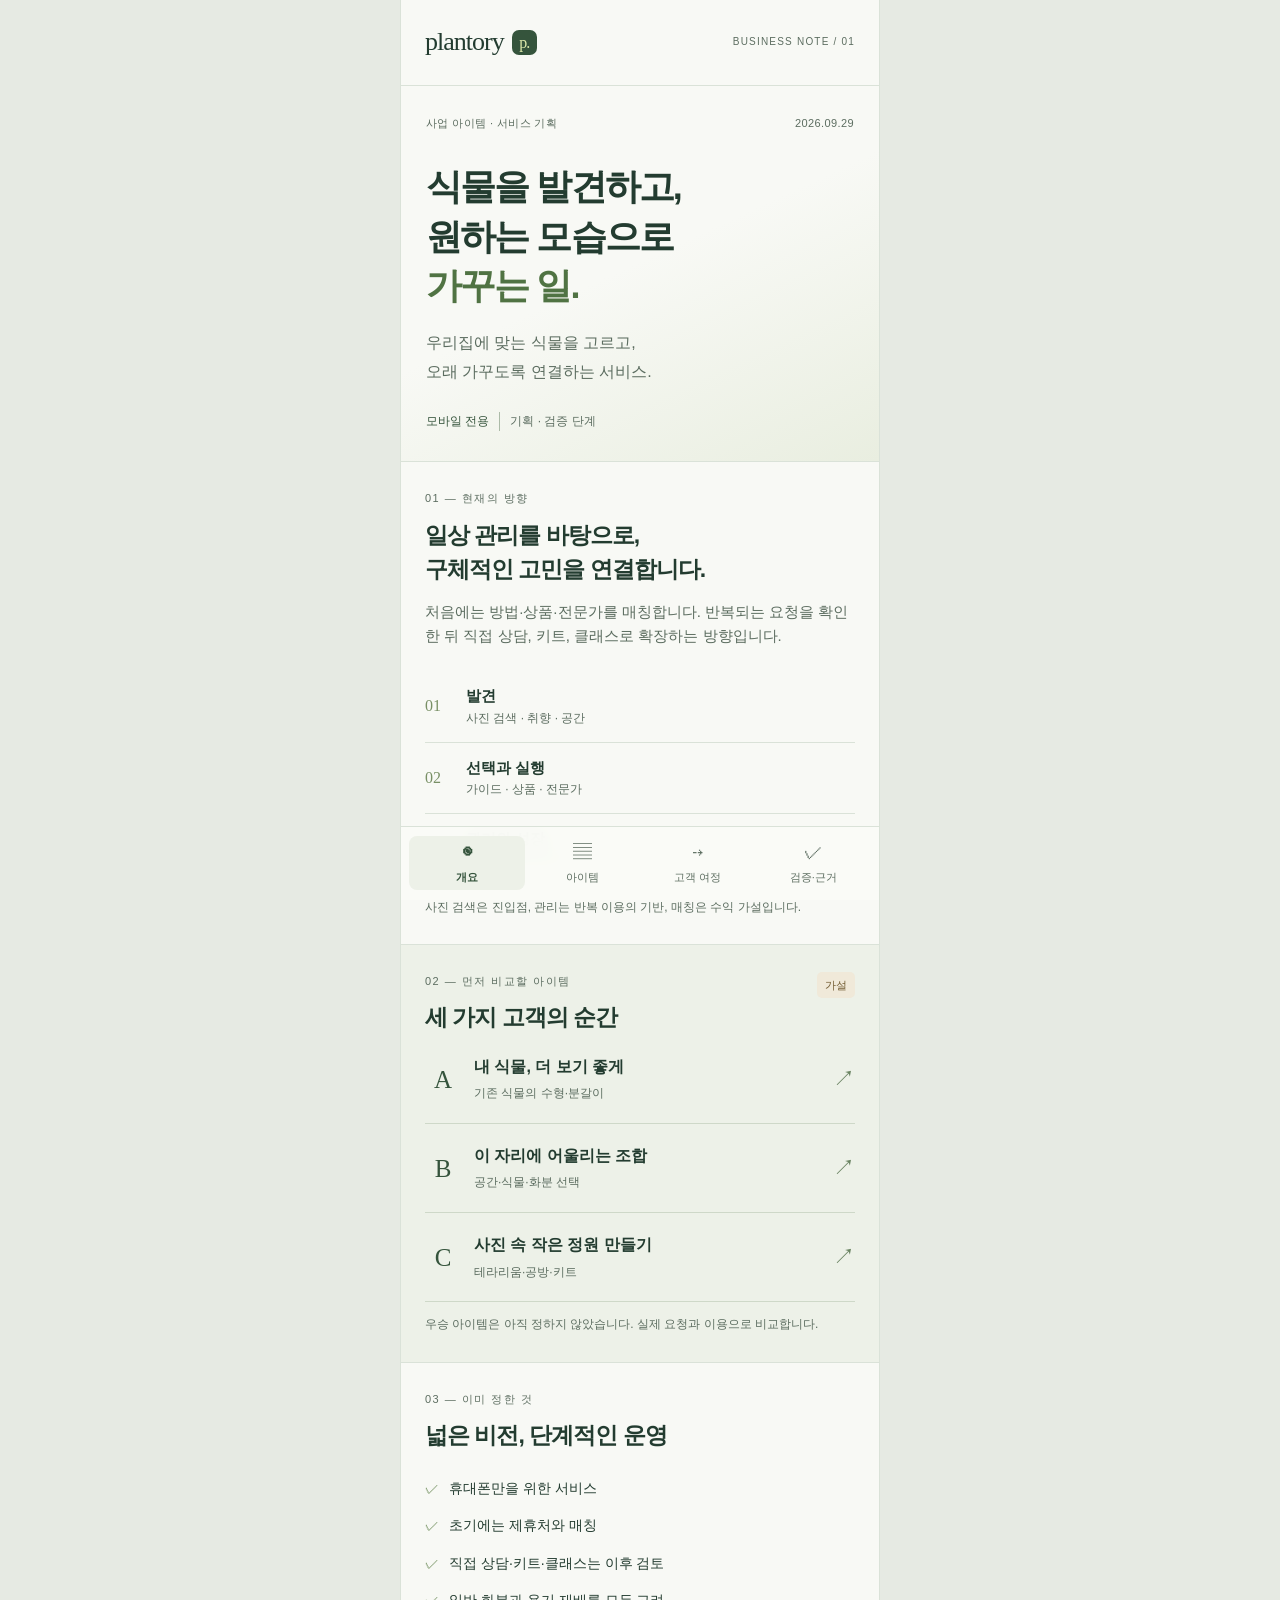
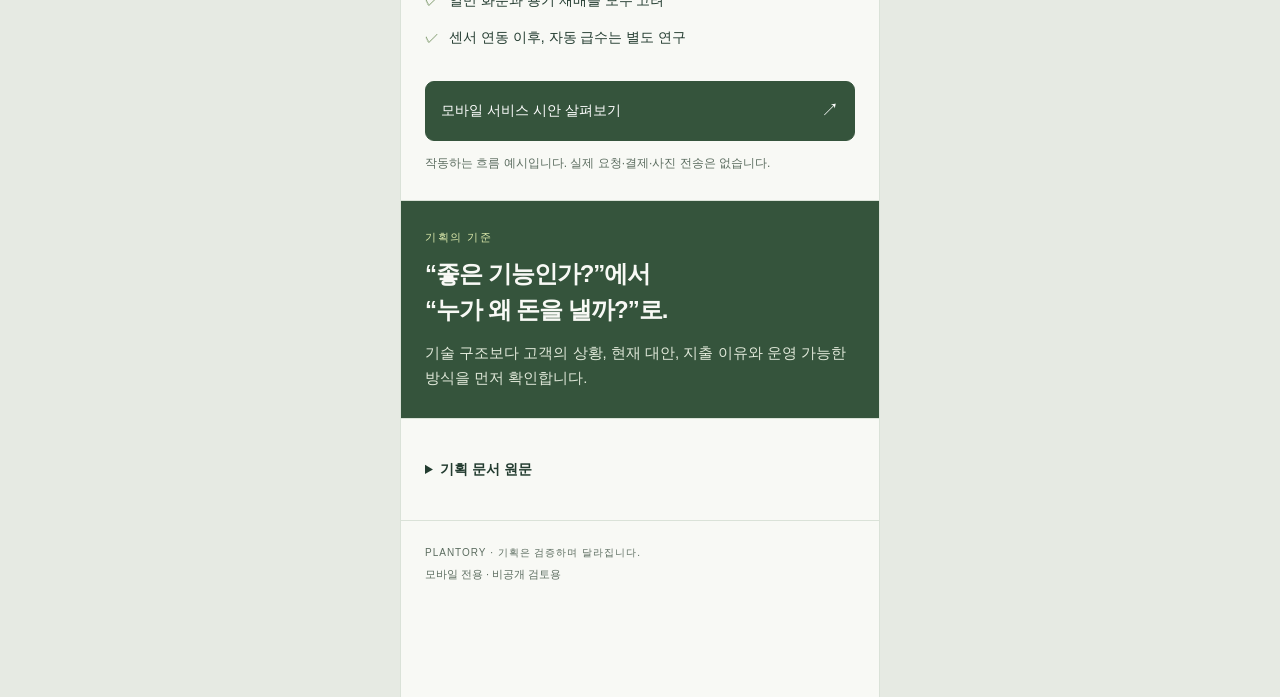
==== index.html @ 8dde54bf "docs: 식집사 사업기획과 모바일 프로토타입을 정리한다" ====
<!doctype html>
<html lang="ko">
<head>
  <meta charset="utf-8">
  <meta name="viewport" content="width=device-width,initial-scale=1">
  <meta name="color-scheme" content="light">
  <meta name="description" content="Plantory의 모바일 사업기획서. 식물 관리·수형·공간·테라리움 매칭 아이템을 비교하고 고객 여정과 검증 가설을 살펴봅니다.">
  <title>Plantory · 모바일 사업기획</title>
  <link rel="icon" href="assets/favicon.svg" type="image/svg+xml">
  <link rel="stylesheet" href="assets/planning.css?v=05863dc9880d">
  <script defer src="assets/planning.js?v=2be3db1b6921"></script>
</head>
<body>
<div class="book">
  <header class="topbar"><a href="#overview" class="wordmark" aria-label="Plantory 개요">plantory<span class="mark">p.</span></a><span class="edition">BUSINESS NOTE / 01</span></header>
  <main id="main">
    <section data-panel="overview" aria-labelledby="overview-title">
      <div class="cover"><div class="eyebrow"><span>사업 아이템 · 서비스 기획</span><span>2026.09.29</span></div><h1 id="overview-title">식물을 발견하고,<br>원하는 모습으로<br><em>가꾸는 일.</em></h1><p class="lead">우리집에 맞는 식물을 고르고,<br>오래 가꾸도록 연결하는 서비스.</p><div class="stamp">모바일 전용 <span>기획 · 검증 단계</span></div></div>
      <div class="section"><p class="section-index">01 — 현재의 방향</p><h2>일상 관리를 바탕으로,<br>구체적인 고민을 연결합니다.</h2><p>처음에는 방법·상품·전문가를 매칭합니다. 반복되는 요청을 확인한 뒤 직접 상담, 키트, 클래스로 확장하는 방향입니다.</p>
        <div class="relationship"><div><span class="relation-no">01</span><strong>발견</strong><small>사진 검색 · 취향 · 공간</small></div><div><span class="relation-no">02</span><strong>선택과 실행</strong><small>가이드 · 상품 · 전문가</small></div><div><span class="relation-no">03</span><strong>관리와 성장</strong><small>관찰 · 수형 · 성장기록</small></div></div>
        <p class="caption">사진 검색은 진입점, 관리는 반복 이용의 기반, 매칭은 수익 가설입니다.</p>
      </div>
      <div class="section shaded"><div class="section-heading"><div><p class="section-index">02 — 먼저 비교할 아이템</p><h2>세 가지 고객의 순간</h2></div><span class="tag hypothesis">가설</span></div>
        <button class="idea-link" data-open-idea="care"><span class="letter">A</span><span><strong>내 식물, 더 보기 좋게</strong><small>기존 식물의 수형·분갈이</small></span><span class="arrow">↗</span></button>
        <button class="idea-link" data-open-idea="space"><span class="letter">B</span><span><strong>이 자리에 어울리는 조합</strong><small>공간·식물·화분 선택</small></span><span class="arrow">↗</span></button>
        <button class="idea-link" data-open-idea="terrarium"><span class="letter">C</span><span><strong>사진 속 작은 정원 만들기</strong><small>테라리움·공방·키트</small></span><span class="arrow">↗</span></button>
        <p class="caption">우승 아이템은 아직 정하지 않았습니다. 실제 요청과 이용으로 비교합니다.</p>
      </div>
      <div class="section"><p class="section-index">03 — 이미 정한 것</p><h2>넓은 비전, 단계적인 운영</h2><ul class="checklist"><li>휴대폰만을 위한 서비스</li><li>초기에는 제휴처와 매칭</li><li>직접 상담·키트·클래스는 이후 검토</li><li>일반 화분과 용기 재배를 모두 고려</li><li>센서 연동 이후, 자동 급수는 별도 연구</li></ul><a class="primary" href="concept.html">모바일 서비스 시안 살펴보기 <span>↗</span></a><p class="caption">작동하는 흐름 예시입니다. 실제 요청·결제·사진 전송은 없습니다.</p></div>
      <div class="section accent-block"><p class="section-index">기획의 기준</p><h2>“좋은 기능인가?”에서<br>“누가 왜 돈을 낼까?”로.</h2><p>기술 구조보다 고객의 상황, 현재 대안, 지출 이유와 운영 가능한 방식을 먼저 확인합니다.</p></div>
      <div class="section"><details><summary>기획 문서 원문</summary><div class="document-links"><a href="docs/business-plan.md">사업기획 정본 ↗</a><a href="docs/customer-scenarios.md">고객 시나리오 ↗</a><a href="docs/research-and-validation.md">조사·검증·지원사업 ↗</a><a href="docs/decisions.md">결정과 미결정 ↗</a></div></details></div>
    </section>

    <section data-panel="ideas" hidden aria-labelledby="ideas-title">
      <div class="page-intro"><p class="section-index">아이템 비교</p><h1 id="ideas-title">기능보다,<br>고객의 한 장면.</h1><p>세 가지 사업 가설을 같은 기준으로 살펴봅니다.</p></div>
      <div class="section compact-top"><div class="segmented" aria-label="아이템 선택"><button data-idea="care" aria-pressed="true">수형·분갈이</button><button data-idea="space" aria-pressed="false">공간·화분</button><button data-idea="terrarium" aria-pressed="false">테라리움</button></div>
        <article class="idea-detail" aria-live="polite"><div class="idea-kicker"><span id="idea-code">A</span><span class="tag hypothesis">검증할 사업 가설</span></div><h2 id="idea-title"></h2><blockquote id="idea-quote"></blockquote><dl id="idea-facts" class="fact-list"></dl></article>
        <div class="insight"><span class="mini-label">이 아이디어를 더 발전시키면</span><p id="idea-extension"></p></div><button class="secondary" id="idea-journey">이 고객의 여정 보기 <span>→</span></button>
      </div>
      <div class="section shaded"><p class="section-index">기능의 사업상 역할</p><h2>모두 같은 역할은 아닙니다.</h2><div class="role-list"><div><span>유입</span><p>사진 검색, 참고 이미지, 우리집 적합성</p></div><div><span>반복 이용</span><p>상태 확인, 관리기록, 가족 공유, 성장 비교</p></div><div><span>결제 계기</span><p>수형·분갈이 상담, 상품 선택, 클래스·제작</p></div><div><span>확장</span><p>센서, 가게·공방 도구, 직접 상담·키트</p></div></div><p class="caption">반복 이용과 결제는 서로 다른 가설입니다. 각각 검증합니다.</p></div>
      <div class="section"><p class="section-index">사업성 계산 구조</p><h2>거래액이 곧 매출은 아닙니다.</h2><p>초기 중개 수수료 모델을 가정해 계산합니다. 모든 숫자는 설명용 입력값이며 가격·수수료·수요 예측이 아닙니다.</p><details id="economics"><summary>가정을 바꿔 수익 구조 살펴보기</summary><div class="calculator"><div class="input-grid"><label>월 유효 요청 수<input id="calc-leads" type="number" value="20" min="0" max="100000" inputmode="numeric">건</label><label>이용 완료 전환율<input id="calc-conversion" type="number" value="30" min="0" max="100" inputmode="decimal">%</label><label>평균 거래금액<input id="calc-ticket" type="number" value="50000" min="0" max="100000000" inputmode="numeric">원</label><label>플랫폼 수수료율<input id="calc-rate" type="number" value="10" min="0" max="100" inputmode="decimal">%</label><label>완료 건당 운영비<input id="calc-ops" type="number" value="2000" min="0" max="100000000" inputmode="numeric">원</label><label>요청당 사전 운영비<input id="calc-preops" type="number" value="1000" min="0" max="100000000" inputmode="numeric">원</label><label>요청당 획득비<input id="calc-acquisition" type="number" value="300" min="0" max="100000000" inputmode="numeric">원</label></div><p class="caption">사전 운영비는 성사 여부와 관계없이 드는 상담·견적 조율 비용입니다. 완료 건당 운영비에는 결제·사후처리 등 추가 비용만 넣어 중복을 피합니다. 창업자 노동도 비용에 반영하며 월 고정비·세금은 별도입니다.</p><div id="calc-error" role="alert" class="error" hidden></div><dl class="money-result" id="calc-output" aria-live="polite"></dl></div></details></div>
    </section>

    <section data-panel="journey" hidden aria-labelledby="journey-title">
      <div class="page-intro"><p class="section-index">고객 여정</p><h1 id="journey-title">고민이 생기는 순간부터,<br>다시 가꾸는 날까지.</h1><p>고객이 결정할 일과 우리가 도울 일을 구분합니다.</p></div>
      <div class="section compact-top"><label for="journey-select" class="field-label">어떤 상황을 살펴볼까요?</label><select id="journey-select"><option value="care">D. 기존 식물의 수형·분갈이</option><option value="space">C. 공간·식물·화분 매칭</option><option value="terrarium">F. 테라리움·팔루다리움 제작</option><option value="beginner">A. 처음 들인 식물 등록</option><option value="family">B. 여러 화분과 가족 공동관리</option><option value="sos">E. 상태 변화와 상담</option><option value="handoff">G. 여행·선물·분양</option></select><div class="story-header"><span class="tag" id="journey-type"></span><h2 id="journey-subtitle"></h2><p id="journey-context"></p></div><ol class="steps" id="journey-steps" aria-live="polite"></ol><div class="insight"><span class="mini-label">중간에 더해볼 아이디어</span><p id="journey-idea"></p></div></div>
      <div class="section shaded"><p class="section-index">서비스를 잇는 공통 원칙</p><h2>한 식물의 기록이<br>다음 선택을 돕습니다.</h2><div class="principle"><span>01</span><div><h3>관찰과 행동을 나누기</h3><p>‘흙이 젖음’과 ‘물을 줌’을 같은 기록으로 취급하지 않습니다.</p></div></div><div class="principle"><span>02</span><div><h3>취향과 생육 조건을 나누기</h3><p>예쁜 조합인지와 잘 자랄 조건인지를 따로 설명합니다.</p></div></div><div class="principle"><span>03</span><div><h3>목표와 결과를 나누기</h3><p>목표 수형·배치 미리보기는 실제 결과나 기간의 보장이 아닙니다.</p></div></div><div class="principle"><span>04</span><div><h3>필요한 정보만 전달하기</h3><p>집 사진·연락처·개인 메모는 선택한 범위에서 공유합니다.</p></div></div></div>
    </section>

    <section data-panel="validation" hidden aria-labelledby="validation-title">
      <div class="page-intro"><p class="section-index">검증과 다음 결정</p><h1 id="validation-title">먼저 확인하고,<br>그다음 확장합니다.</h1><p>아직 정하지 않은 것을 실험으로 줄여갑니다.</p></div>
      <div class="section compact-top"><div class="section-heading"><h2>첫 실험은 수동 매칭</h2><span class="tag hypothesis">실험안</span></div><p>세 아이템에 같은 질문을 던집니다. 최근 실제 문제, 지금 쓰는 대안, 이미 쓴 돈과 시간, 해결하지 못한 이유부터 듣습니다.</p><div class="funnel"><span>문의</span><span>유효 요청</span><span>구체적 제안</span><span>견적·조건 수락</span><span>이용 완료</span></div><p class="caption">클릭·호감·견적 수락·실제 결제를 동일한 수요로 세지 않습니다.</p><details open><summary>무엇을 보고 다음 결정을 내리나?</summary><ul class="bullets"><li>반복되는 문제가 있는가?</li><li>현재 대안보다 선택할 이유가 있는가?</li><li>가격을 제시한 뒤에도 이용하려 하는가?</li><li>응답 가능한 제휴처가 있는가?</li><li>매칭·상담 운영 시간을 감당할 수 있는가?</li><li>완료 후 기록이나 다음 요청으로 이어지는가?</li></ul></details></div>
      <div class="section shaded"><p class="section-index">확장 경로</p><h2>매칭에서 배운 것으로<br>직접 제공할 것을 고릅니다.</h2><ol class="phases"><li><span>1</span><div><h3>고객 문제와 매칭 검증</h3><p>구체적인 요청을 받고 방법·상품·전문가를 연결합니다.</p></div></li><li><span>2</span><div><h3>반복되는 요청 정리</h3><p>자주 필요한 상담, 작업, 재료 구성을 확인합니다.</p></div></li><li><span>3</span><div><h3>직접 상담·키트·클래스</h3><p>전문성·원가·조달·운영을 확인한 분야부터 검토합니다.</p></div></li></ol><p class="caption">기간을 정해 자동 확장하지 않고, 수요와 운영 근거가 있을 때 넘어갑니다.</p></div>
      <div class="section"><p class="section-index">계속 검토할 질문</p><h2>열린 결정들</h2><div class="decision"><strong>첫 유료 아이템</strong><span>세 고객 문제의 수락·완료·운영비 비교</span></div><div class="decision"><strong>지역과 제휴처</strong><span>온라인 상담·방문 작업·공방 범위</span></div><div class="decision"><strong>수수료와 가격</strong><span>구체적인 제안과 제휴 조건으로 검증</span></div><div class="decision"><strong>직접 상담 역량</strong><span>조경기사 자격과 실제 분야별 재배·상담 경험 구분</span></div><div class="decision"><strong>정부지원 신청 자격</strong><span>만 나이·지역·사업자등록 이력 확인 필요</span></div></div>
      <div class="section shaded"><p class="section-index">경쟁 서비스 · 조사 근거</p><h2>기능의 존재와<br>사업 기회를 구분합니다.</h2><p>다음은 공식 소개에서 확인한 기능입니다. 실제 앱 성능·한국 결제 의향·우리 아이템의 경쟁 우위는 확인되지 않았습니다.</p><div class="source-list"><a href="https://getplanta.com/" target="_blank" rel="noopener noreferrer"><strong>Planta <span>↗</span></strong><small>사진 인식·관리 일정·가족 공유</small></a><a href="https://www.picturethisai.com/app" target="_blank" rel="noopener noreferrer"><strong>PictureThis <span>↗</span></strong><small>사진 인식·상태 상담·전문가 상담</small></a><a href="https://apps.apple.com/us/app/komorebi-bonsai-tree-care/id6761901054" target="_blank" rel="noopener noreferrer"><strong>Komorebi <span>↗</span></strong><small>분재 전정·유인 기록·사진 일지</small></a><a href="https://floralinnovations.nl/en/service/floriscan-en/" target="_blank" rel="noopener noreferrer"><strong>Floriscan <span>↗</span></strong><small>판매자 QR 관리 안내·AI 상담</small></a></div><p class="caption">공식 소개 확인: 2026-09-28~29. 소개에서 발견하지 못한 기능이 시장에 없다는 뜻은 아닙니다.</p></div>
      <div class="section"><p class="section-index">정부지원 준비</p><h2>아이템 검증을<br>사업계획의 근거로.</h2><p>2026년 공고를 바탕으로 한 검토 후보입니다. 현재 접수 가능한 목록이나 2027년 확정 일정이 아닙니다.</p><div class="source-list"><a href="https://www.mss.go.kr/site/smba/ex/bbs/View.do?bcIdx=1066579&amp;cbIdx=310" target="_blank" rel="noopener noreferrer"><strong>예비창업패키지 <span>↗</span></strong><small>사업자등록·대표권 기준일과 예외 확인</small></a><a href="https://www.gn.go.kr/www/selectBbsNttView.do?bbsNo=12&amp;key=258&amp;nttNo=202596" target="_blank" rel="noopener noreferrer"><strong>초기창업패키지 <span>↗</span></strong><small>업력·창업 해당 여부 등 공고 자격 확인</small></a><a href="https://www.mss.go.kr/site/ulsan/ex/bbs/View.do?bcIdx=1065217&amp;cbIdx=254&amp;parentSeq=1065217" target="_blank" rel="noopener noreferrer"><strong>청년창업사관학교 <span>↗</span></strong><small>연령·업력·지원 이력 확인</small></a><a href="https://www.koat.or.kr/board/media/15999/view.do" target="_blank" rel="noopener noreferrer"><strong>농식품 벤처육성 <span>↗</span></strong><small>원예·농산업 기술융합 적합성과 자부담 확인</small></a></div><div class="insight"><span class="mini-label">준비할 증거</span><p>실제 고객의 문제 → 기존 해결 방식 → 매칭 이용 결과 → 운영비 → 다음 실험.</p></div></div>
      <div class="section"><a class="secondary" href="docs/research-and-validation.md">조사·실험 설계 원문 보기 <span>↗</span></a><p class="caption">기술 설계와 제품 개발은 사업 방향 검토 이후 별도 결정합니다.</p></div>
    </section>
    <footer class="page-footer">PLANTORY · 기획은 검증하며 달라집니다.<br><span>모바일 전용 · 비공개 검토용</span></footer>
  </main>
  <nav class="bottom-nav" aria-label="기획서 메뉴"><button data-page="overview" aria-current="page"><span aria-hidden="true">◉</span>개요</button><button data-page="ideas"><span aria-hidden="true">▤</span>아이템</button><button data-page="journey"><span aria-hidden="true">⇢</span>고객 여정</button><button data-page="validation"><span aria-hidden="true">✓</span>검증·근거</button></nav>
</div>
</body>
</html>
---- assets/planning.css ----
:root{color-scheme:light;--paper:#f8f9f5;--white:#fff;--ink:#233c30;--muted:#5c6d60;--line:#dae2d8;--soft:#edf1e8;--green:#35543c;--lime:#ddeaac;--ochre:#796133;font-family:-apple-system,BlinkMacSystemFont,"Apple SD Gothic Neo","Noto Sans KR",sans-serif;font-size:16px;line-height:1.65;background:#e6eae3;color:var(--ink)}*{box-sizing:border-box}body{margin:0}button,input,select{font:inherit}button,a,input,select{-webkit-tap-highlight-color:transparent}button{cursor:pointer}a{color:inherit}button:focus-visible,a:focus-visible,input:focus-visible,select:focus-visible,summary:focus-visible{outline:3px solid #7c9f6b;outline-offset:3px}button{color:inherit}button:disabled{opacity:.5;cursor:default}[hidden]{display:none!important}.book{width:100%;max-width:480px;margin:0 auto;background:var(--paper);min-height:100vh;padding-bottom:90px;border-left:1px solid var(--line);border-right:1px solid var(--line)}.topbar{display:flex;justify-content:space-between;align-items:center;padding:21px 24px;border-bottom:1px solid var(--line);gap:8px;background:var(--paper)}.wordmark{font-family:Georgia,serif;font-size:26px;letter-spacing:-1px;text-decoration:none;display:flex;align-items:center;gap:8px}.mark{font-family:inherit;background:var(--green);color:var(--lime);font-size:16px;width:25px;height:25px;display:grid;place-items:center;border-radius:7px}.edition{font-size:10px;letter-spacing:1.2px;color:var(--muted)}h1,h2,h3,p,blockquote{margin:0}h1,h2,h3,strong{font-weight:600}h1{font-size:34px;line-height:1.38;letter-spacing:-1.9px}h2{font-size:23px;line-height:1.5;letter-spacing:-1px}h3{font-size:17px;line-height:1.5}p{font-size:15px;color:var(--muted)}h2+p{margin-top:13px}.cover{padding:28px 25px 30px;border-bottom:1px solid var(--line);background:linear-gradient(155deg,#f8f9f5 48%,#e9eee0)}.eyebrow{display:flex;justify-content:space-between;gap:10px;font-size:11px;color:var(--muted);letter-spacing:.4px;margin-bottom:30px}.cover h1{font-size:36px}.cover em{font-style:normal;color:#507343}.lead{margin-top:18px;font-size:16px;line-height:1.8}.stamp{margin-top:25px;display:flex;align-items:center;gap:10px;font-size:12px;color:var(--green)}.stamp span{border-left:1px solid #acbba8;padding-left:10px;color:var(--muted)}.section{padding:27px 24px;border-bottom:1px solid var(--line)}.section-index{text-transform:uppercase;font-size:11px;letter-spacing:1.5px;color:var(--muted);margin-bottom:10px}.section-heading{display:flex;justify-content:space-between;align-items:start;gap:10px}.tag{display:inline-block;font-size:11px;padding:4px 8px;background:var(--soft);border-radius:5px;white-space:nowrap;color:var(--green)}.hypothesis{background:#f0e9d9;color:#715b31}.caption{font-size:12px;margin-top:12px;line-height:1.7}.shaded{background:var(--soft)}.relationship{margin-top:22px}.relationship>div{display:grid;grid-template-columns:32px 1fr;column-gap:9px;align-items:center;padding:13px 0;border-bottom:1px solid var(--line)}.relationship>div:last-child{border-bottom:0}.relation-no{font-family:Georgia,serif;font-size:16px;color:#799066;grid-row:span 2}.relationship strong{font-size:15px}.relationship small{font-size:12px;color:var(--muted)}.idea-link{background:transparent;border:0;border-bottom:1px solid #ced8c8;display:flex;align-items:center;width:100%;gap:13px;text-align:left;padding:19px 0}.letter{display:grid;place-items:center;width:36px;height:40px;font-family:Georgia,serif;font-size:25px;color:var(--green)}.idea-link strong{display:block;font-size:16px}.idea-link small{display:block;font-size:12px;color:var(--muted);margin-top:4px}.arrow{margin-left:auto;font-size:22px;color:#698361}.checklist{list-style:none;padding:0;margin:18px 0 25px}.checklist li{font-size:14px;display:flex;gap:10px;padding:7px 0}.checklist li:before{content:"✓";color:#6d8b58}.primary,.secondary{display:flex;align-items:center;justify-content:space-between;gap:12px;border-radius:9px;text-decoration:none;padding:14px 15px;font-size:14px;min-height:48px;width:100%;text-align:left}.primary{background:var(--green);color:#fff;border:1px solid var(--green)}.secondary{background:var(--white);border:1px solid var(--line);margin-top:18px}.primary span,.secondary span{font-size:18px}.accent-block{background:var(--green);color:var(--paper)}.accent-block h2{font-size:24px}.accent-block p{color:#e0e8d9}.accent-block .section-index{color:var(--lime)}details{margin-top:14px}details:first-child{margin-top:0}summary{font-size:14px;font-weight:600;cursor:pointer;padding:12px 0;min-height:44px}.document-links{display:flex;flex-direction:column;gap:9px;font-size:14px;margin:10px 0}.document-links a{padding:8px 0;text-underline-offset:4px}.page-intro{padding:27px 24px 23px}.page-intro h1{font-size:28px}.page-intro>p:last-child{margin-top:14px}.compact-top{padding-top:5px}.segmented{display:grid;grid-template-columns:repeat(3,minmax(0,1fr));gap:4px;background:#e8ece2;padding:4px;border-radius:10px;margin:10px 0 25px}.segmented button{border:0;border-radius:7px;background:transparent;font-size:13px;min-height:44px;padding:9px 4px;color:var(--muted)}.segmented button[aria-pressed=true]{background:var(--white);color:var(--ink);box-shadow:0 2px 4px #283b1e0b}.idea-kicker{display:flex;align-items:center;justify-content:space-between;margin-bottom:16px}.idea-kicker>span:first-child{font-family:Georgia,serif;font-size:38px;line-height:1;color:#7c9265}.idea-detail h2{font-size:24px}.idea-detail blockquote{font-size:16px;background:var(--soft);padding:16px;border-radius:9px;margin:18px 0 10px;line-height:1.7}.fact-list{margin:0}.fact-list>div{padding:15px 0;border-bottom:1px solid var(--line)}.fact-list dt{font-size:12px;color:var(--muted);margin-bottom:4px}.fact-list dd{font-size:15px;margin:0;line-height:1.7}.insight{border-left:3px solid #99b378;padding:3px 0 3px 14px;margin-top:24px}.mini-label{font-size:11px;color:#637941;font-weight:600}.insight p{margin-top:7px;font-size:14px;color:var(--ink)}.role-list>div{padding:14px 0;display:grid;grid-template-columns:76px 1fr;gap:10px;border-bottom:1px solid #d2dbcd}.role-list span{font-size:13px;font-weight:600}.role-list p{font-size:14px}.input-grid{display:grid;grid-template-columns:1fr 1fr;gap:16px 12px;margin-top:13px}.input-grid label{font-size:12px;color:var(--muted)}.input-grid input{display:block;width:100%;background:var(--white);border:1px solid var(--line);border-radius:7px;padding:10px;margin:6px 0 2px;min-height:44px;font-size:16px;color:var(--ink)}.money-result{margin:18px 0 0;border-top:1px solid var(--line)}.money-result>div{display:flex;justify-content:space-between;gap:10px;padding:11px 0;font-size:14px;border-bottom:1px solid var(--line)}.money-result dt{color:var(--muted)}.money-result dd{margin:0;font-variant-numeric:tabular-nums}.money-result>div:last-child{color:var(--green);font-weight:600;padding-top:16px;font-size:16px}.money-result>div:last-child dt{color:var(--ink)}.error{color:#9c3636;font-size:13px;margin-top:10px}.negative{color:#9c3636!important}.field-label{font-size:13px;color:var(--muted);display:block;margin-bottom:8px}select{width:100%;background:var(--white);border:1px solid var(--line);border-radius:9px;padding:13px 10px;color:var(--ink);font-size:15px;min-height:48px}.story-header{margin:25px 0}.story-header h2{font-size:23px;margin-top:12px}.story-header p{margin-top:10px}.steps{list-style:none;padding:0;margin:0;counter-reset:step}.steps li{counter-increment:step;position:relative;padding:0 0 25px 43px;border-left:1px solid var(--line);margin-left:14px}.steps li:last-child{border-left-color:transparent;padding-bottom:0}.steps li:before{content:counter(step,decimal-leading-zero);position:absolute;left:-15px;top:0;display:grid;place-items:center;width:30px;height:30px;background:var(--green);border-radius:50%;color:#fff;font-family:Georgia,serif;font-size:12px}.steps h3{font-size:16px}.steps p{font-size:14px;margin-top:6px}.steps .step-owner{color:#617b4d;font-size:11px;display:block;margin-top:8px}.principle{display:flex;gap:17px;margin-top:22px}.principle>span{font-size:14px;color:#718863;font-family:Georgia,serif}.principle h3{font-size:16px}.principle p{font-size:14px;margin-top:6px}.funnel{display:flex;flex-direction:column;gap:6px;margin-top:20px}.funnel span{background:var(--soft);color:var(--green);font-size:14px;text-align:center;padding:10px;border-radius:5px}.funnel span:nth-child(2){margin:0 10px}.funnel span:nth-child(3){margin:0 20px}.funnel span:nth-child(4){margin:0 30px}.funnel span:nth-child(5){margin:0 40px;background:var(--green);color:#fff}.bullets{padding-left:18px;margin:8px 0}.bullets li{font-size:14px;padding:7px 0;color:var(--muted)}.phases{list-style:none;padding:0;margin:25px 0 0}.phases li{display:flex;gap:15px;padding-bottom:22px}.phases li:last-child{padding-bottom:0}.phases li>span{display:grid;place-items:center;flex-shrink:0;width:30px;height:30px;background:var(--green);color:#fff;border-radius:8px;font-family:Georgia,serif;font-size:16px}.phases h3{font-size:16px}.phases p{font-size:14px;margin-top:5px}.decision{padding:16px 0;border-bottom:1px solid var(--line)}.decision strong{font-size:15px;display:block}.decision span{display:block;font-size:13px;color:var(--muted);margin-top:5px}.source-list{margin-top:20px}.source-list a{display:block;text-decoration:none;border-bottom:1px solid var(--line);padding:14px 0;min-height:60px}.source-list strong{font-size:15px;display:flex;justify-content:space-between}.source-list small{font-size:12px;color:var(--muted);display:block;margin-top:4px}.source-list a:hover strong{text-decoration:underline}.page-footer{padding:22px 24px;color:var(--muted);font-size:10px;letter-spacing:1px;line-height:2}.page-footer span{font-size:11px;letter-spacing:0}.bottom-nav{position:fixed;z-index:10;bottom:0;left:50%;transform:translateX(-50%);width:100%;max-width:480px;display:grid;grid-template-columns:repeat(4,1fr);background:#fafbf7f5;backdrop-filter:blur(12px);border:1px solid var(--line);border-bottom:0;padding:9px 8px calc(10px + env(safe-area-inset-bottom))}.bottom-nav button{display:flex;flex-direction:column;align-items:center;gap:3px;background:transparent;border:0;min-height:48px;font-size:11px;color:var(--muted);padding:4px 0;border-radius:8px}.bottom-nav button>span{font-size:19px;line-height:1.3;font-family:Arial,sans-serif}.bottom-nav button[aria-current=page]{color:var(--green);background:var(--soft);font-weight:600}@media(max-width:360px){.section,.page-intro{padding-left:19px;padding-right:19px}.cover{padding-left:19px;padding-right:19px}.cover h1{font-size:31px}.topbar{padding-left:19px;padding-right:19px}.edition{font-size:9px}.segmented button{font-size:12px}h2{font-size:21px}}@media print{body{background:#fff}.book{max-width:none;padding:0;border:0}.bottom-nav{display:none}[data-panel][hidden]{display:block!important}details>*{display:block!important}.cover,.section,.page-intro{break-inside:avoid}.page-footer{display:none}button{display:none}.book{width:100%}.source-list a[href]:after{content:" " attr(href);font-size:9px;overflow-wrap:anywhere}}
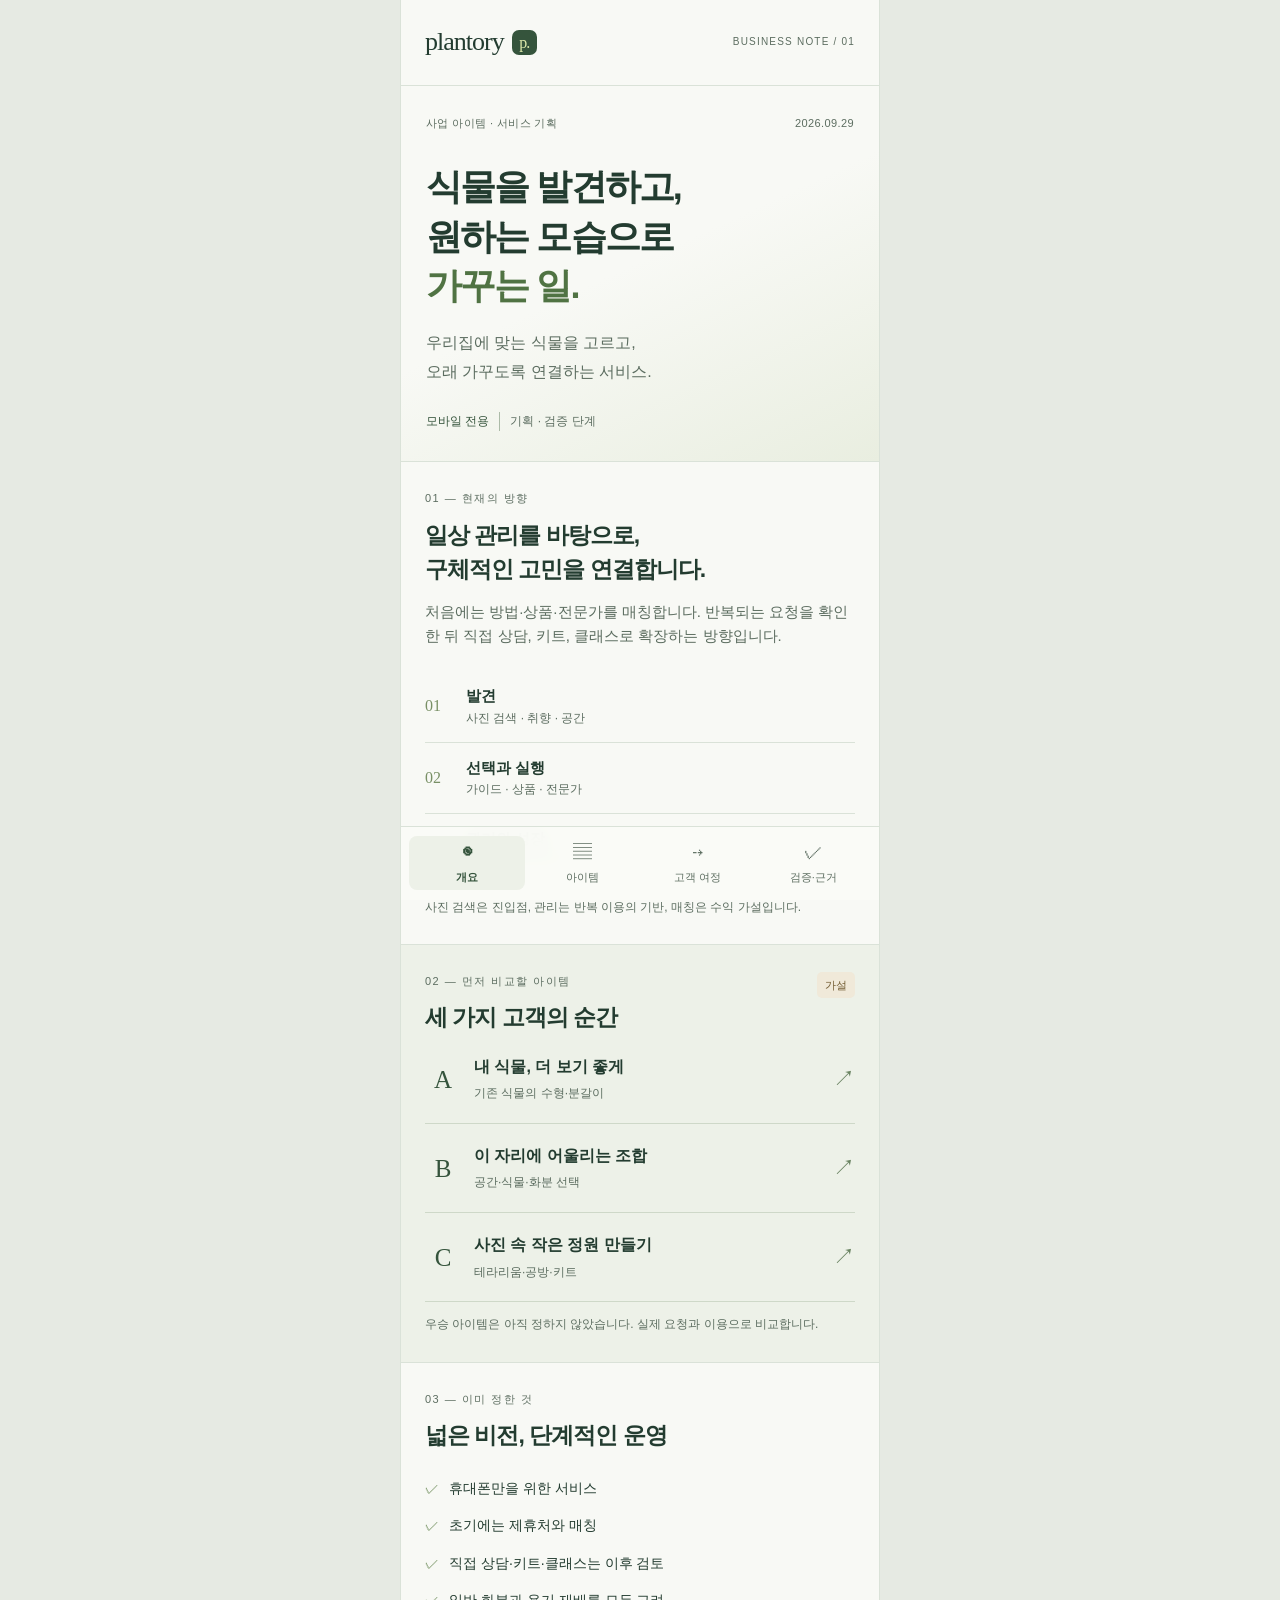
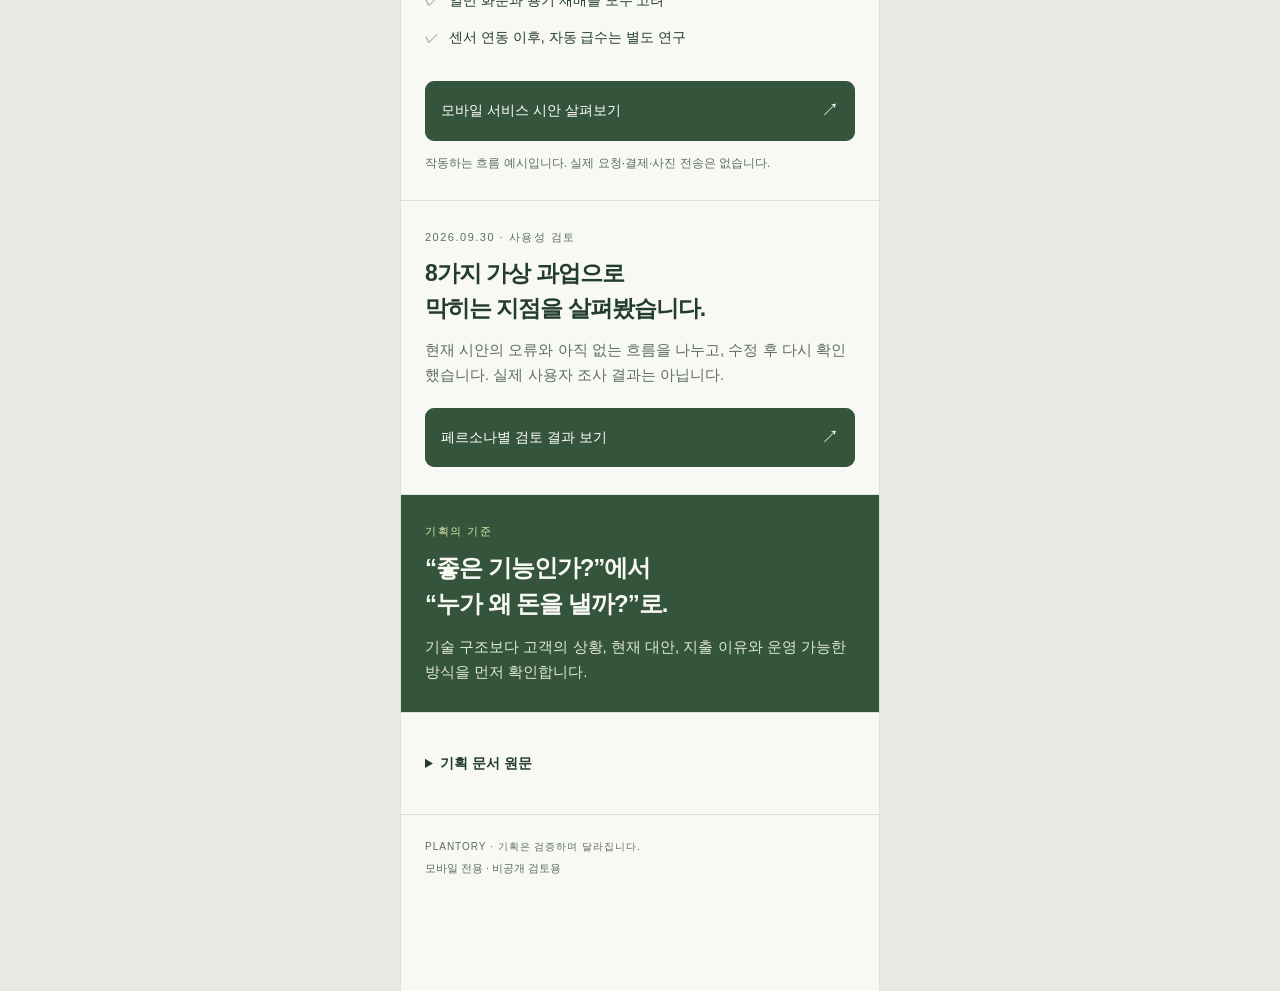
==== commit a531e63c: "docs: 페르소나 사용성 검토와 모바일 시안 개선을 반영한다" ====
--- a/index.html
+++ b/index.html
@@ -27,6 +27,7 @@
         <p class="caption">우승 아이템은 아직 정하지 않았습니다. 실제 요청과 이용으로 비교합니다.</p>
       </div>
       <div class="section"><p class="section-index">03 — 이미 정한 것</p><h2>넓은 비전, 단계적인 운영</h2><ul class="checklist"><li>휴대폰만을 위한 서비스</li><li>초기에는 제휴처와 매칭</li><li>직접 상담·키트·클래스는 이후 검토</li><li>일반 화분과 용기 재배를 모두 고려</li><li>센서 연동 이후, 자동 급수는 별도 연구</li></ul><a class="primary" href="concept.html">모바일 서비스 시안 살펴보기 <span>↗</span></a><p class="caption">작동하는 흐름 예시입니다. 실제 요청·결제·사진 전송은 없습니다.</p></div>
+      <div class="section"><p class="section-index">2026.09.30 · 사용성 검토</p><h2>8가지 가상 과업으로<br>막히는 지점을 살펴봤습니다.</h2><p>현재 시안의 오류와 아직 없는 흐름을 나누고, 수정 후 다시 확인했습니다. 실제 사용자 조사 결과는 아닙니다.</p><a class="primary" href="usability.html" style="margin-top:20px">페르소나별 검토 결과 보기 <span>↗</span></a></div>
       <div class="section accent-block"><p class="section-index">기획의 기준</p><h2>“좋은 기능인가?”에서<br>“누가 왜 돈을 낼까?”로.</h2><p>기술 구조보다 고객의 상황, 현재 대안, 지출 이유와 운영 가능한 방식을 먼저 확인합니다.</p></div>
       <div class="section"><details><summary>기획 문서 원문</summary><div class="document-links"><a href="docs/business-plan.md">사업기획 정본 ↗</a><a href="docs/customer-scenarios.md">고객 시나리오 ↗</a><a href="docs/research-and-validation.md">조사·검증·지원사업 ↗</a><a href="docs/decisions.md">결정과 미결정 ↗</a></div></details></div>
     </section>
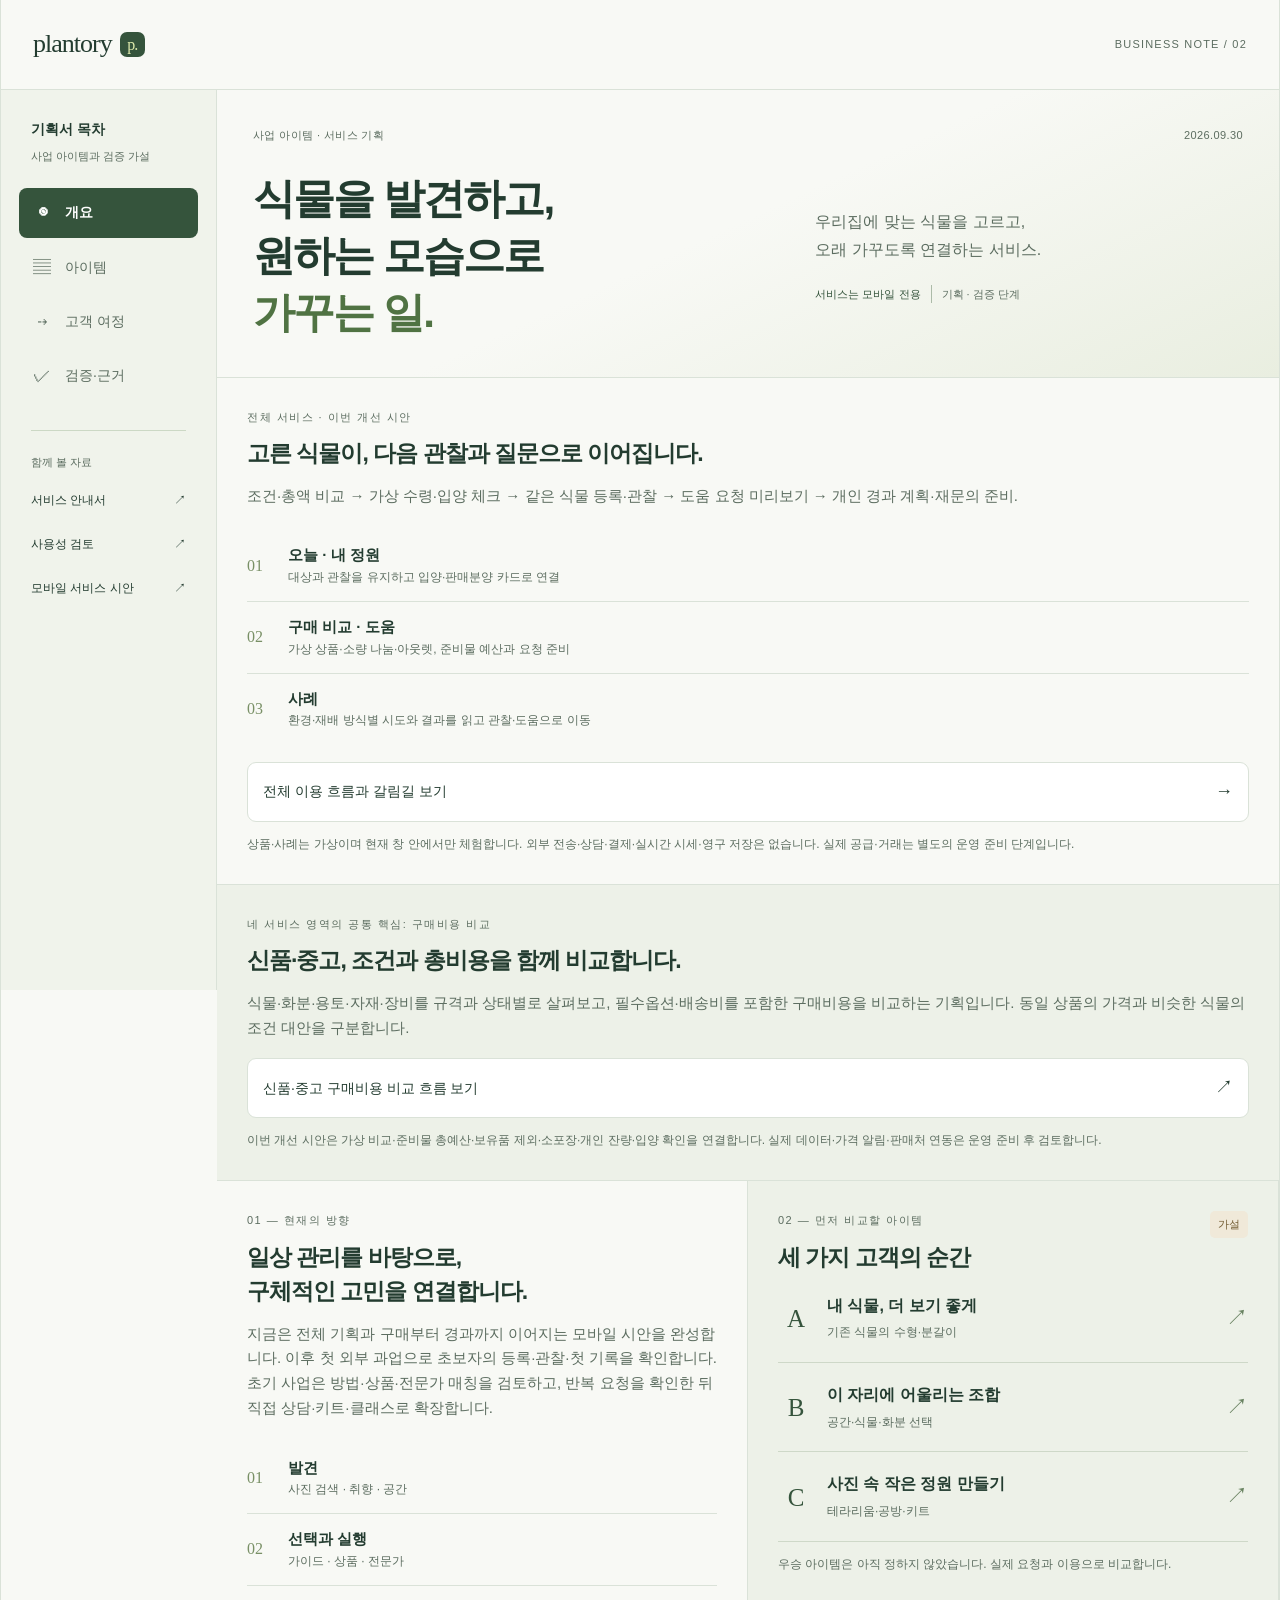
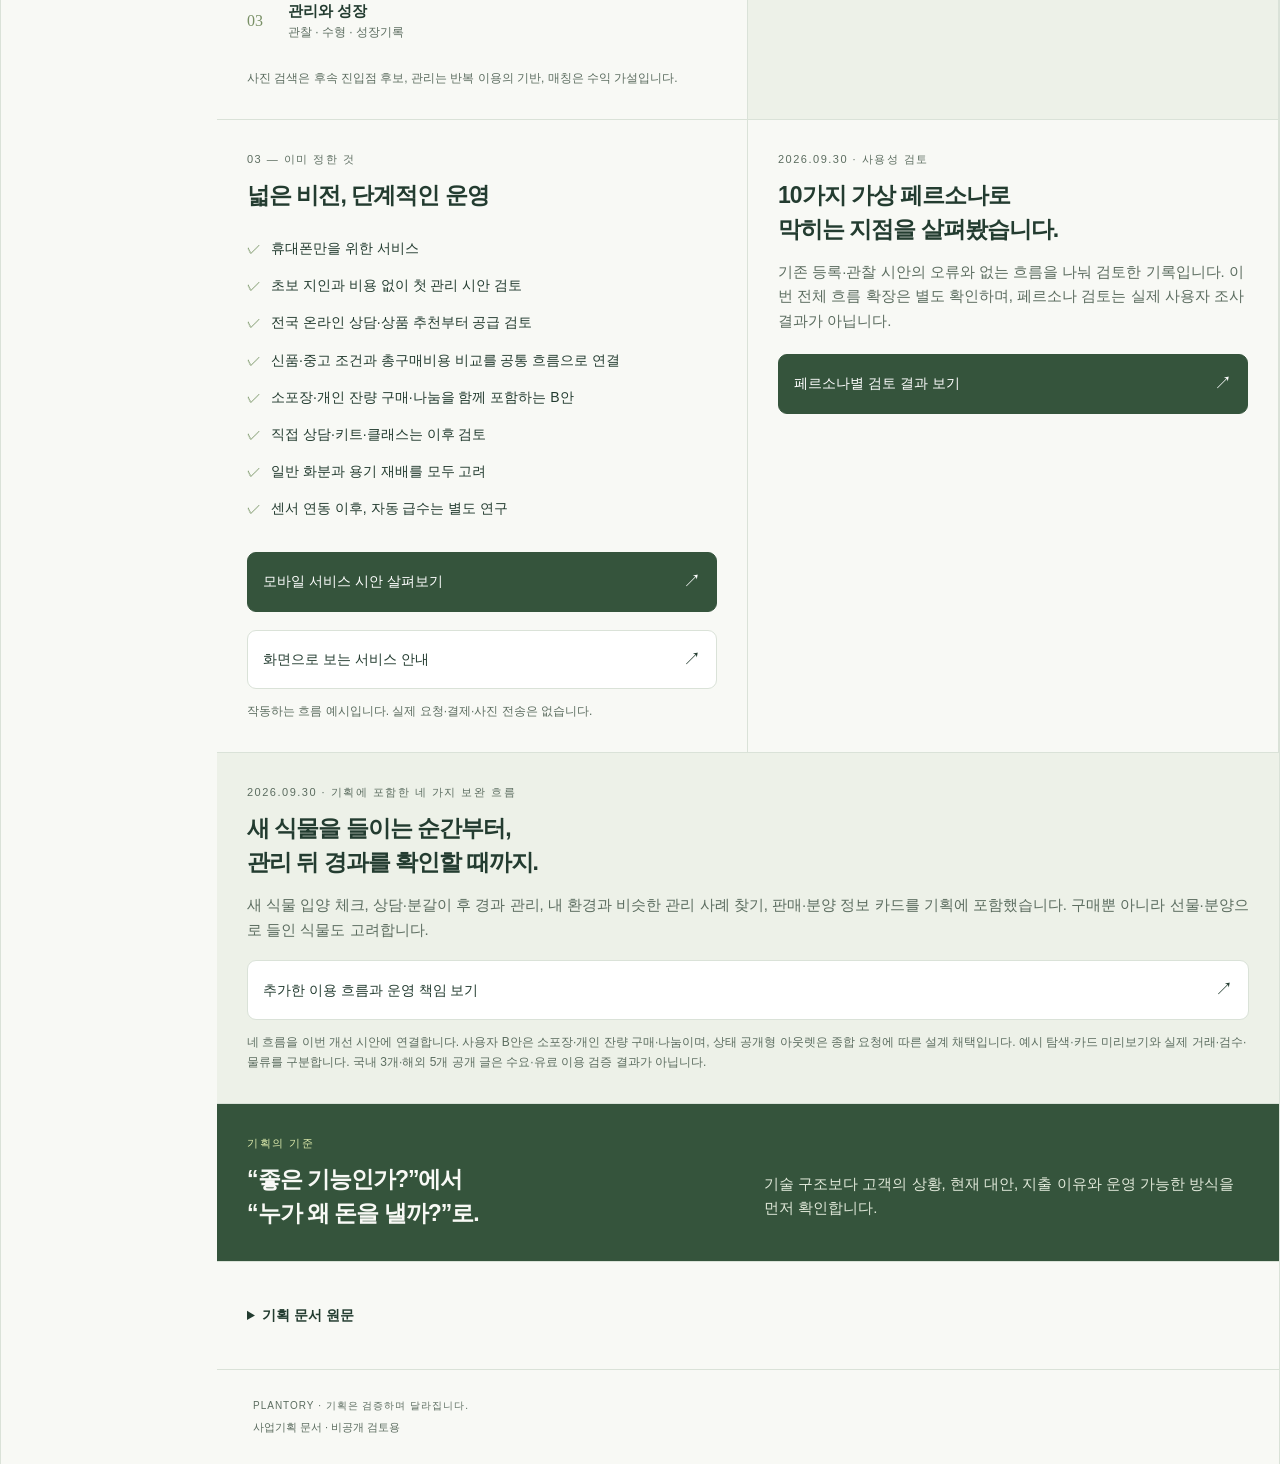
==== commit 5e758acb: "feat: 구매부터 관리까지 서비스 기획과 연결 시안을 보완한다" ====
--- a/index.html
+++ b/index.html
@@ -4,21 +4,30 @@
   <meta charset="utf-8">
   <meta name="viewport" content="width=device-width,initial-scale=1">
   <meta name="color-scheme" content="light">
-  <meta name="description" content="Plantory의 모바일 사업기획서. 식물 관리·수형·공간·테라리움 매칭 아이템을 비교하고 고객 여정과 검증 가설을 살펴봅니다.">
-  <title>Plantory · 모바일 사업기획</title>
+  <meta name="description" content="Plantory 사업기획서. 구매·입양·관찰·도움·경과·사례·인계의 전체 흐름과 실제 운영 준비를 살펴봅니다.">
+  <title>Plantory · 사업기획</title>
   <link rel="icon" href="assets/favicon.svg" type="image/svg+xml">
-  <link rel="stylesheet" href="assets/planning.css?v=05863dc9880d">
-  <script defer src="assets/planning.js?v=2be3db1b6921"></script>
+  <link rel="stylesheet" href="assets/planning.css?v=05bda0931b5b">
+  <script defer src="assets/planning.js?v=37d61304e324"></script>
 </head>
 <body>
-<div class="book">
-  <header class="topbar"><a href="#overview" class="wordmark" aria-label="Plantory 개요">plantory<span class="mark">p.</span></a><span class="edition">BUSINESS NOTE / 01</span></header>
-  <main id="main">
-    <section data-panel="overview" aria-labelledby="overview-title">
-      <div class="cover"><div class="eyebrow"><span>사업 아이템 · 서비스 기획</span><span>2026.09.29</span></div><h1 id="overview-title">식물을 발견하고,<br>원하는 모습으로<br><em>가꾸는 일.</em></h1><p class="lead">우리집에 맞는 식물을 고르고,<br>오래 가꾸도록 연결하는 서비스.</p><div class="stamp">모바일 전용 <span>기획 · 검증 단계</span></div></div>
-      <div class="section"><p class="section-index">01 — 현재의 방향</p><h2>일상 관리를 바탕으로,<br>구체적인 고민을 연결합니다.</h2><p>처음에는 방법·상품·전문가를 매칭합니다. 반복되는 요청을 확인한 뒤 직접 상담, 키트, 클래스로 확장하는 방향입니다.</p>
+<a class="skip-link" href="#main">본문으로 바로 가기</a>
+<div class="book planning-book">
+  <header class="topbar"><a href="#overview" class="wordmark" aria-label="Plantory 개요">plantory<span class="mark">p.</span></a><span class="edition">BUSINESS NOTE / 02</span></header>
+  <div class="planning-layout">
+    <aside class="planning-sidebar" aria-label="사업기획 문서 탐색">
+      <div class="sidebar-intro"><p>기획서 목차</p><span>사업 아이템과 검증 가설</span></div>
+  <nav class="bottom-nav" aria-label="기획서 메뉴"><button data-page="overview" aria-current="page"><span aria-hidden="true">◉</span>개요</button><button data-page="ideas"><span aria-hidden="true">▤</span>아이템</button><button data-page="journey"><span aria-hidden="true">⇢</span>고객 여정</button><button data-page="validation"><span aria-hidden="true">✓</span>검증·근거</button></nav>
+      <div class="sidebar-links"><p>함께 볼 자료</p><a href="service-guide.html">서비스 안내서 <span>↗</span></a><a href="usability.html">사용성 검토 <span>↗</span></a><a href="concept.html">모바일 서비스 시안 <span>↗</span></a></div>
+    </aside>
+  <main id="main" tabindex="-1">
+    <section class="document-grid" data-panel="overview" aria-labelledby="overview-title">
+      <div class="cover"><div class="eyebrow"><span>사업 아이템 · 서비스 기획</span><span>2026.09.30</span></div><h1 id="overview-title">식물을 발견하고,<br>원하는 모습으로<br><em>가꾸는 일.</em></h1><p class="lead">우리집에 맞는 식물을 고르고,<br>오래 가꾸도록 연결하는 서비스.</p><div class="stamp">서비스는 모바일 전용 <span>기획 · 검증 단계</span></div></div>
+      <div class="section wide-section"><p class="section-index">전체 서비스 · 이번 개선 시안</p><h2>고른 식물이, 다음 관찰과 질문으로 이어집니다.</h2><p>조건·총액 비교 → 가상 수령·입양 체크 → 같은 식물 등록·관찰 → 도움 요청 미리보기 → 개인 경과 계획·재문의 준비.</p><div class="relationship"><div><span class="relation-no">01</span><strong>오늘 · 내 정원</strong><small>대상과 관찰을 유지하고 입양·판매분양 카드로 연결</small></div><div><span class="relation-no">02</span><strong>구매 비교 · 도움</strong><small>가상 상품·소량 나눔·아웃렛, 준비물 예산과 요청 준비</small></div><div><span class="relation-no">03</span><strong>사례</strong><small>환경·재배 방식별 시도와 결과를 읽고 관찰·도움으로 이동</small></div></div><button class="secondary" data-open-journey="full">전체 이용 흐름과 갈림길 보기 <span>→</span></button><p class="caption">상품·사례는 가상이며 현재 창 안에서만 체험합니다. 외부 전송·상담·결제·실시간 시세·영구 저장은 없습니다. 실제 공급·거래는 별도의 운영 준비 단계입니다.</p></div>
+      <div class="section shaded wide-section"><p class="section-index">네 서비스 영역의 공통 핵심: 구매비용 비교</p><h2>신품·중고, 조건과 총비용을 함께 비교합니다.</h2><p>식물·화분·용토·자재·장비를 규격과 상태별로 살펴보고, 필수옵션·배송비를 포함한 구매비용을 비교하는 기획입니다. 동일 상품의 가격과 비슷한 식물의 조건 대안을 구분합니다.</p><a class="secondary" href="service-guide.html#buying">신품·중고 구매비용 비교 흐름 보기 <span>↗</span></a><p class="caption">이번 개선 시안은 가상 비교·준비물 총예산·보유품 제외·소포장·개인 잔량·입양 확인을 연결합니다. 실제 데이터·가격 알림·판매처 연동은 운영 준비 후 검토합니다.</p></div>
+      <div class="section"><p class="section-index">01 — 현재의 방향</p><h2>일상 관리를 바탕으로,<br>구체적인 고민을 연결합니다.</h2><p>지금은 전체 기획과 구매부터 경과까지 이어지는 모바일 시안을 완성합니다. 이후 첫 외부 과업으로 초보자의 등록·관찰·첫 기록을 확인합니다. 초기 사업은 방법·상품·전문가 매칭을 검토하고, 반복 요청을 확인한 뒤 직접 상담·키트·클래스로 확장합니다.</p>
         <div class="relationship"><div><span class="relation-no">01</span><strong>발견</strong><small>사진 검색 · 취향 · 공간</small></div><div><span class="relation-no">02</span><strong>선택과 실행</strong><small>가이드 · 상품 · 전문가</small></div><div><span class="relation-no">03</span><strong>관리와 성장</strong><small>관찰 · 수형 · 성장기록</small></div></div>
-        <p class="caption">사진 검색은 진입점, 관리는 반복 이용의 기반, 매칭은 수익 가설입니다.</p>
+        <p class="caption">사진 검색은 후속 진입점 후보, 관리는 반복 이용의 기반, 매칭은 수익 가설입니다.</p>
       </div>
       <div class="section shaded"><div class="section-heading"><div><p class="section-index">02 — 먼저 비교할 아이템</p><h2>세 가지 고객의 순간</h2></div><span class="tag hypothesis">가설</span></div>
         <button class="idea-link" data-open-idea="care"><span class="letter">A</span><span><strong>내 식물, 더 보기 좋게</strong><small>기존 식물의 수형·분갈이</small></span><span class="arrow">↗</span></button>
@@ -26,40 +35,42 @@
         <button class="idea-link" data-open-idea="terrarium"><span class="letter">C</span><span><strong>사진 속 작은 정원 만들기</strong><small>테라리움·공방·키트</small></span><span class="arrow">↗</span></button>
         <p class="caption">우승 아이템은 아직 정하지 않았습니다. 실제 요청과 이용으로 비교합니다.</p>
       </div>
-      <div class="section"><p class="section-index">03 — 이미 정한 것</p><h2>넓은 비전, 단계적인 운영</h2><ul class="checklist"><li>휴대폰만을 위한 서비스</li><li>초기에는 제휴처와 매칭</li><li>직접 상담·키트·클래스는 이후 검토</li><li>일반 화분과 용기 재배를 모두 고려</li><li>센서 연동 이후, 자동 급수는 별도 연구</li></ul><a class="primary" href="concept.html">모바일 서비스 시안 살펴보기 <span>↗</span></a><p class="caption">작동하는 흐름 예시입니다. 실제 요청·결제·사진 전송은 없습니다.</p></div>
-      <div class="section"><p class="section-index">2026.09.30 · 사용성 검토</p><h2>8가지 가상 과업으로<br>막히는 지점을 살펴봤습니다.</h2><p>현재 시안의 오류와 아직 없는 흐름을 나누고, 수정 후 다시 확인했습니다. 실제 사용자 조사 결과는 아닙니다.</p><a class="primary" href="usability.html" style="margin-top:20px">페르소나별 검토 결과 보기 <span>↗</span></a></div>
-      <div class="section accent-block"><p class="section-index">기획의 기준</p><h2>“좋은 기능인가?”에서<br>“누가 왜 돈을 낼까?”로.</h2><p>기술 구조보다 고객의 상황, 현재 대안, 지출 이유와 운영 가능한 방식을 먼저 확인합니다.</p></div>
-      <div class="section"><details><summary>기획 문서 원문</summary><div class="document-links"><a href="docs/business-plan.md">사업기획 정본 ↗</a><a href="docs/customer-scenarios.md">고객 시나리오 ↗</a><a href="docs/research-and-validation.md">조사·검증·지원사업 ↗</a><a href="docs/decisions.md">결정과 미결정 ↗</a></div></details></div>
+      <div class="section"><p class="section-index">03 — 이미 정한 것</p><h2>넓은 비전, 단계적인 운영</h2><ul class="checklist"><li>휴대폰만을 위한 서비스</li><li>초보 지인과 비용 없이 첫 관리 시안 검토</li><li>전국 온라인 상담·상품 추천부터 공급 검토</li><li>신품·중고 조건과 총구매비용 비교를 공통 흐름으로 연결</li><li>소포장·개인 잔량 구매·나눔을 함께 포함하는 B안</li><li>직접 상담·키트·클래스는 이후 검토</li><li>일반 화분과 용기 재배를 모두 고려</li><li>센서 연동 이후, 자동 급수는 별도 연구</li></ul><a class="primary" href="concept.html">모바일 서비스 시안 살펴보기 <span>↗</span></a><a class="secondary" href="service-guide.html">화면으로 보는 서비스 안내 <span>↗</span></a><p class="caption">작동하는 흐름 예시입니다. 실제 요청·결제·사진 전송은 없습니다.</p></div>
+      <div class="section"><p class="section-index">2026.09.30 · 사용성 검토</p><h2>10가지 가상 페르소나로<br>막히는 지점을 살펴봤습니다.</h2><p>기존 등록·관찰 시안의 오류와 없는 흐름을 나눠 검토한 기록입니다. 이번 전체 흐름 확장은 별도 확인하며, 페르소나 검토는 실제 사용자 조사 결과가 아닙니다.</p><a class="primary" href="usability.html" style="margin-top:20px">페르소나별 검토 결과 보기 <span>↗</span></a></div>
+      <div class="section shaded wide-section"><p class="section-index">2026.09.30 · 기획에 포함한 네 가지 보완 흐름</p><h2>새 식물을 들이는 순간부터,<br>관리 뒤 경과를 확인할 때까지.</h2><p>새 식물 입양 체크, 상담·분갈이 후 경과 관리, 내 환경과 비슷한 관리 사례 찾기, 판매·분양 정보 카드를 기획에 포함했습니다. 구매뿐 아니라 선물·분양으로 들인 식물도 고려합니다.</p><a class="secondary" href="service-guide.html#routes">추가한 이용 흐름과 운영 책임 보기 <span>↗</span></a><p class="caption">네 흐름을 이번 개선 시안에 연결합니다. 사용자 B안은 소포장·개인 잔량 구매·나눔이며, 상태 공개형 아웃렛은 종합 요청에 따른 설계 채택입니다. 예시 탐색·카드 미리보기와 실제 거래·검수·물류를 구분합니다. 국내 3개·해외 5개 공개 글은 수요·유료 이용 검증 결과가 아닙니다.</p></div>
+      <div class="section accent-block wide-section"><p class="section-index">기획의 기준</p><h2>“좋은 기능인가?”에서<br>“누가 왜 돈을 낼까?”로.</h2><p>기술 구조보다 고객의 상황, 현재 대안, 지출 이유와 운영 가능한 방식을 먼저 확인합니다.</p></div>
+      <div class="section wide-section"><details><summary>기획 문서 원문</summary><div class="document-links"><a href="docs/service-guide.md">서비스 안내와 이용 흐름 ↗</a><a href="docs/business-plan.md">사업기획 정본 ↗</a><a href="docs/customer-scenarios.md">고객 시나리오 ↗</a><a href="docs/research-and-validation.md">조사·검증·지원사업 ↗</a><a href="docs/decisions.md">결정과 미결정 ↗</a></div></details></div>
     </section>
 
-    <section data-panel="ideas" hidden aria-labelledby="ideas-title">
+    <section class="document-grid" data-panel="ideas" hidden aria-labelledby="ideas-title">
       <div class="page-intro"><p class="section-index">아이템 비교</p><h1 id="ideas-title">기능보다,<br>고객의 한 장면.</h1><p>세 가지 사업 가설을 같은 기준으로 살펴봅니다.</p></div>
-      <div class="section compact-top"><div class="segmented" aria-label="아이템 선택"><button data-idea="care" aria-pressed="true">수형·분갈이</button><button data-idea="space" aria-pressed="false">공간·화분</button><button data-idea="terrarium" aria-pressed="false">테라리움</button></div>
+      <div class="section compact-top wide-section item-analysis"><div class="segmented" aria-label="아이템 선택"><button data-idea="care" aria-pressed="true">수형·분갈이</button><button data-idea="space" aria-pressed="false">공간·화분</button><button data-idea="terrarium" aria-pressed="false">테라리움</button></div>
         <article class="idea-detail" aria-live="polite"><div class="idea-kicker"><span id="idea-code">A</span><span class="tag hypothesis">검증할 사업 가설</span></div><h2 id="idea-title"></h2><blockquote id="idea-quote"></blockquote><dl id="idea-facts" class="fact-list"></dl></article>
         <div class="insight"><span class="mini-label">이 아이디어를 더 발전시키면</span><p id="idea-extension"></p></div><button class="secondary" id="idea-journey">이 고객의 여정 보기 <span>→</span></button>
       </div>
-      <div class="section shaded"><p class="section-index">기능의 사업상 역할</p><h2>모두 같은 역할은 아닙니다.</h2><div class="role-list"><div><span>유입</span><p>사진 검색, 참고 이미지, 우리집 적합성</p></div><div><span>반복 이용</span><p>상태 확인, 관리기록, 가족 공유, 성장 비교</p></div><div><span>결제 계기</span><p>수형·분갈이 상담, 상품 선택, 클래스·제작</p></div><div><span>확장</span><p>센서, 가게·공방 도구, 직접 상담·키트</p></div></div><p class="caption">반복 이용과 결제는 서로 다른 가설입니다. 각각 검증합니다.</p></div>
+      <div class="section shaded"><p class="section-index">기능의 사업상 역할</p><h2>모두 같은 역할은 아닙니다.</h2><div class="role-list"><div><span>유입</span><p>사진 검색, 참고 이미지, 우리집 적합성</p></div><div><span>반복 이용</span><p>상태 확인, 관리기록, 가족 공유, 성장 비교</p></div><div><span>구매·이용</span><p>신품·중고 총비용 비교, 수형·분갈이 상담, 클래스·제작</p></div><div><span>확장</span><p>센서, 가게·공방 도구, 직접 상담·키트</p></div></div><p class="caption">반복 이용과 결제는 서로 다른 가설입니다. 각각 검증합니다.</p></div>
       <div class="section"><p class="section-index">사업성 계산 구조</p><h2>거래액이 곧 매출은 아닙니다.</h2><p>초기 중개 수수료 모델을 가정해 계산합니다. 모든 숫자는 설명용 입력값이며 가격·수수료·수요 예측이 아닙니다.</p><details id="economics"><summary>가정을 바꿔 수익 구조 살펴보기</summary><div class="calculator"><div class="input-grid"><label>월 유효 요청 수<input id="calc-leads" type="number" value="20" min="0" max="100000" inputmode="numeric">건</label><label>이용 완료 전환율<input id="calc-conversion" type="number" value="30" min="0" max="100" inputmode="decimal">%</label><label>평균 거래금액<input id="calc-ticket" type="number" value="50000" min="0" max="100000000" inputmode="numeric">원</label><label>플랫폼 수수료율<input id="calc-rate" type="number" value="10" min="0" max="100" inputmode="decimal">%</label><label>완료 건당 운영비<input id="calc-ops" type="number" value="2000" min="0" max="100000000" inputmode="numeric">원</label><label>요청당 사전 운영비<input id="calc-preops" type="number" value="1000" min="0" max="100000000" inputmode="numeric">원</label><label>요청당 획득비<input id="calc-acquisition" type="number" value="300" min="0" max="100000000" inputmode="numeric">원</label></div><p class="caption">사전 운영비는 성사 여부와 관계없이 드는 상담·견적 조율 비용입니다. 완료 건당 운영비에는 결제·사후처리 등 추가 비용만 넣어 중복을 피합니다. 창업자 노동도 비용에 반영하며 월 고정비·세금은 별도입니다.</p><div id="calc-error" role="alert" class="error" hidden></div><dl class="money-result" id="calc-output" aria-live="polite"></dl></div></details></div>
     </section>
 
-    <section data-panel="journey" hidden aria-labelledby="journey-title">
-      <div class="page-intro"><p class="section-index">고객 여정</p><h1 id="journey-title">고민이 생기는 순간부터,<br>다시 가꾸는 날까지.</h1><p>고객이 결정할 일과 우리가 도울 일을 구분합니다.</p></div>
-      <div class="section compact-top"><label for="journey-select" class="field-label">어떤 상황을 살펴볼까요?</label><select id="journey-select"><option value="care">D. 기존 식물의 수형·분갈이</option><option value="space">C. 공간·식물·화분 매칭</option><option value="terrarium">F. 테라리움·팔루다리움 제작</option><option value="beginner">A. 처음 들인 식물 등록</option><option value="family">B. 여러 화분과 가족 공동관리</option><option value="sos">E. 상태 변화와 상담</option><option value="handoff">G. 여행·선물·분양</option></select><div class="story-header"><span class="tag" id="journey-type"></span><h2 id="journey-subtitle"></h2><p id="journey-context"></p></div><ol class="steps" id="journey-steps" aria-live="polite"></ol><div class="insight"><span class="mini-label">중간에 더해볼 아이디어</span><p id="journey-idea"></p></div></div>
+    <section class="document-grid" data-panel="journey" hidden aria-labelledby="journey-title">
+      <div class="page-intro"><p class="section-index">고객 여정</p><h1 id="journey-title">고민이 생기는 순간부터,<br>다시 가꾸는 날까지.</h1><p>전체 이용 흐름을 먼저 보고, 상황별 경로와 실제 운영 준비를 따로 살펴봅니다.</p></div>
+      <div class="section compact-top"><label for="journey-select" class="field-label">어떤 상황을 살펴볼까요?</label><select id="journey-select"><option value="full">전체 흐름 · 구매부터 경과까지</option><option value="budget">준비물 총예산과 보유품·소포장</option><option value="adoption">새 식물 입양 체크</option><option value="followup">상담·분갈이 후 경과 관리</option><option value="cases">내 환경과 비슷한 사례</option><option value="transfer">판매·분양·자재 나눔 카드</option><option value="materials">개인 잔량 구매·나눔</option><option value="outlet">상태 공개형 식물 아웃렛</option><option value="care">D. 기존 식물의 수형·분갈이</option><option value="space">C. 공간·식물·화분 매칭</option><option value="terrarium">F. 테라리움·팔루다리움 제작</option><option value="beginner">A. 처음 들인 식물 등록</option><option value="family">B. 여러 화분과 가족 공동관리</option><option value="sos">E. 상태 변화와 상담</option><option value="handoff">G. 여행·선물·분양</option></select><div class="story-header"><span class="tag" id="journey-type"></span><h2 id="journey-subtitle"></h2><p id="journey-context"></p></div><ol class="steps" id="journey-steps" aria-live="polite"></ol><div class="insight"><span class="mini-label">다음 연결과 운영 경계</span><p id="journey-idea"></p></div></div>
       <div class="section shaded"><p class="section-index">서비스를 잇는 공통 원칙</p><h2>한 식물의 기록이<br>다음 선택을 돕습니다.</h2><div class="principle"><span>01</span><div><h3>관찰과 행동을 나누기</h3><p>‘흙이 젖음’과 ‘물을 줌’을 같은 기록으로 취급하지 않습니다.</p></div></div><div class="principle"><span>02</span><div><h3>취향과 생육 조건을 나누기</h3><p>예쁜 조합인지와 잘 자랄 조건인지를 따로 설명합니다.</p></div></div><div class="principle"><span>03</span><div><h3>목표와 결과를 나누기</h3><p>목표 수형·배치 미리보기는 실제 결과나 기간의 보장이 아닙니다.</p></div></div><div class="principle"><span>04</span><div><h3>필요한 정보만 전달하기</h3><p>집 사진·연락처·개인 메모는 선택한 범위에서 공유합니다.</p></div></div></div>
     </section>
 
-    <section data-panel="validation" hidden aria-labelledby="validation-title">
+    <section class="document-grid" data-panel="validation" hidden aria-labelledby="validation-title">
       <div class="page-intro"><p class="section-index">검증과 다음 결정</p><h1 id="validation-title">먼저 확인하고,<br>그다음 확장합니다.</h1><p>아직 정하지 않은 것을 실험으로 줄여갑니다.</p></div>
-      <div class="section compact-top"><div class="section-heading"><h2>첫 실험은 수동 매칭</h2><span class="tag hypothesis">실험안</span></div><p>세 아이템에 같은 질문을 던집니다. 최근 실제 문제, 지금 쓰는 대안, 이미 쓴 돈과 시간, 해결하지 못한 이유부터 듣습니다.</p><div class="funnel"><span>문의</span><span>유효 요청</span><span>구체적 제안</span><span>견적·조건 수락</span><span>이용 완료</span></div><p class="caption">클릭·호감·견적 수락·실제 결제를 동일한 수요로 세지 않습니다.</p><details open><summary>무엇을 보고 다음 결정을 내리나?</summary><ul class="bullets"><li>반복되는 문제가 있는가?</li><li>현재 대안보다 선택할 이유가 있는가?</li><li>가격을 제시한 뒤에도 이용하려 하는가?</li><li>응답 가능한 제휴처가 있는가?</li><li>매칭·상담 운영 시간을 감당할 수 있는가?</li><li>완료 후 기록이나 다음 요청으로 이어지는가?</li></ul></details></div>
+      <div class="section compact-top"><h2>시안 완성 뒤 초보자의 관리 경험 확인</h2><p>이름 모를 식물 등록 → 모름 안내 → 첫 관찰 기록을 혼자 사용해 본 뒤, 메신저의 같은 질문 5개로 후기를 받습니다. 초보 지인 2~3명 후보가 있습니다.</p><a class="secondary" href="service-guide.html#test">첫 검토의 과업과 기준 <span>↗</span></a><p class="caption">공유할 시안과 안내문이 준비되면 이번 주(2026-09-30 대화 기준)에 부탁할 계획입니다. 참여 수락·일정 확정·공유는 아직 이루어지지 않았습니다.</p></div><div class="section"><div class="section-heading"><h2>실제 운영은 공급 조건부터</h2><span class="tag hypothesis">실험안</span></div><p>세 아이템에 같은 질문을 던집니다. 최근 실제 문제, 지금 쓰는 대안, 이미 쓴 돈과 시간, 해결하지 못한 이유부터 듣습니다.</p><div class="funnel"><span>요청·공유 범위 확인</span><span>공급자 분야·이행 가능성 확인</span><span>범위·가격·답변 시간·재문의 조건</span><span>고객 수락 → 실제 진행</span><span>경과·재문의·운영 비용 확인</span></div><p class="caption">전문가·가격·응답 조건은 아직 확보하지 않았습니다. 시안의 개인 계획·재문의는 실제 상담이나 무료 재상담 보장이 아닙니다. 클릭·호감·수락·결제를 구분합니다.</p><details open><summary>무엇을 보고 다음 결정을 내리나?</summary><ul class="bullets"><li>반복되는 문제가 있는가?</li><li>현재 대안보다 선택할 이유가 있는가?</li><li>가격을 제시한 뒤에도 이용하려 하는가?</li><li>응답 가능한 제휴처가 있는가?</li><li>매칭·상담 운영 시간을 감당할 수 있는가?</li><li>완료 후 기록이나 다음 요청으로 이어지는가?</li></ul></details></div>
       <div class="section shaded"><p class="section-index">확장 경로</p><h2>매칭에서 배운 것으로<br>직접 제공할 것을 고릅니다.</h2><ol class="phases"><li><span>1</span><div><h3>고객 문제와 매칭 검증</h3><p>구체적인 요청을 받고 방법·상품·전문가를 연결합니다.</p></div></li><li><span>2</span><div><h3>반복되는 요청 정리</h3><p>자주 필요한 상담, 작업, 재료 구성을 확인합니다.</p></div></li><li><span>3</span><div><h3>직접 상담·키트·클래스</h3><p>전문성·원가·조달·운영을 확인한 분야부터 검토합니다.</p></div></li></ol><p class="caption">기간을 정해 자동 확장하지 않고, 수요와 운영 근거가 있을 때 넘어갑니다.</p></div>
-      <div class="section"><p class="section-index">계속 검토할 질문</p><h2>열린 결정들</h2><div class="decision"><strong>첫 유료 아이템</strong><span>세 고객 문제의 수락·완료·운영비 비교</span></div><div class="decision"><strong>지역과 제휴처</strong><span>온라인 상담·방문 작업·공방 범위</span></div><div class="decision"><strong>수수료와 가격</strong><span>구체적인 제안과 제휴 조건으로 검증</span></div><div class="decision"><strong>직접 상담 역량</strong><span>조경기사 자격과 실제 분야별 재배·상담 경험 구분</span></div><div class="decision"><strong>정부지원 신청 자격</strong><span>만 나이·지역·사업자등록 이력 확인 필요</span></div></div>
+      <div class="section"><p class="section-index">계속 검토할 질문</p><h2>열린 결정들</h2><div class="decision"><strong>첫 유료 아이템</strong><span>세 고객 문제의 수락·완료·운영비 비교</span></div><div class="decision"><strong>초기 공급 범위</strong><span>전국 온라인 상담·상품 추천, 제휴처는 탐색 전</span></div><div class="decision"><strong>수수료와 가격</strong><span>구체적인 제안과 제휴 조건으로 검증</span></div><div class="decision"><strong>운영과 전문 안내</strong><span>기획·운영은 직접, 식물 안내는 전문가 협업</span></div><div class="decision"><strong>정부지원 신청 자격</strong><span>만 나이·지역·사업자등록 이력 확인 필요</span></div></div>
       <div class="section shaded"><p class="section-index">경쟁 서비스 · 조사 근거</p><h2>기능의 존재와<br>사업 기회를 구분합니다.</h2><p>다음은 공식 소개에서 확인한 기능입니다. 실제 앱 성능·한국 결제 의향·우리 아이템의 경쟁 우위는 확인되지 않았습니다.</p><div class="source-list"><a href="https://getplanta.com/" target="_blank" rel="noopener noreferrer"><strong>Planta <span>↗</span></strong><small>사진 인식·관리 일정·가족 공유</small></a><a href="https://www.picturethisai.com/app" target="_blank" rel="noopener noreferrer"><strong>PictureThis <span>↗</span></strong><small>사진 인식·상태 상담·전문가 상담</small></a><a href="https://apps.apple.com/us/app/komorebi-bonsai-tree-care/id6761901054" target="_blank" rel="noopener noreferrer"><strong>Komorebi <span>↗</span></strong><small>분재 전정·유인 기록·사진 일지</small></a><a href="https://floralinnovations.nl/en/service/floriscan-en/" target="_blank" rel="noopener noreferrer"><strong>Floriscan <span>↗</span></strong><small>판매자 QR 관리 안내·AI 상담</small></a></div><p class="caption">공식 소개 확인: 2026-09-28~29. 소개에서 발견하지 못한 기능이 시장에 없다는 뜻은 아닙니다.</p></div>
       <div class="section"><p class="section-index">정부지원 준비</p><h2>아이템 검증을<br>사업계획의 근거로.</h2><p>2026년 공고를 바탕으로 한 검토 후보입니다. 현재 접수 가능한 목록이나 2027년 확정 일정이 아닙니다.</p><div class="source-list"><a href="https://www.mss.go.kr/site/smba/ex/bbs/View.do?bcIdx=1066579&amp;cbIdx=310" target="_blank" rel="noopener noreferrer"><strong>예비창업패키지 <span>↗</span></strong><small>사업자등록·대표권 기준일과 예외 확인</small></a><a href="https://www.gn.go.kr/www/selectBbsNttView.do?bbsNo=12&amp;key=258&amp;nttNo=202596" target="_blank" rel="noopener noreferrer"><strong>초기창업패키지 <span>↗</span></strong><small>업력·창업 해당 여부 등 공고 자격 확인</small></a><a href="https://www.mss.go.kr/site/ulsan/ex/bbs/View.do?bcIdx=1065217&amp;cbIdx=254&amp;parentSeq=1065217" target="_blank" rel="noopener noreferrer"><strong>청년창업사관학교 <span>↗</span></strong><small>연령·업력·지원 이력 확인</small></a><a href="https://www.koat.or.kr/board/media/15999/view.do" target="_blank" rel="noopener noreferrer"><strong>농식품 벤처육성 <span>↗</span></strong><small>원예·농산업 기술융합 적합성과 자부담 확인</small></a></div><div class="insight"><span class="mini-label">준비할 증거</span><p>실제 고객의 문제 → 기존 해결 방식 → 매칭 이용 결과 → 운영비 → 다음 실험.</p></div></div>
-      <div class="section"><a class="secondary" href="docs/research-and-validation.md">조사·실험 설계 원문 보기 <span>↗</span></a><p class="caption">기술 설계와 제품 개발은 사업 방향 검토 이후 별도 결정합니다.</p></div>
+      <div class="section wide-section"><a class="secondary" href="docs/research-and-validation.md">조사·실험 설계 원문 보기 <span>↗</span></a><p class="caption">기술 설계와 제품 개발은 사업 방향 검토 이후 별도 결정합니다.</p></div>
     </section>
-    <footer class="page-footer">PLANTORY · 기획은 검증하며 달라집니다.<br><span>모바일 전용 · 비공개 검토용</span></footer>
+    <footer class="page-footer">PLANTORY · 기획은 검증하며 달라집니다.<br><span>사업기획 문서 · 비공개 검토용</span></footer>
   </main>
-  <nav class="bottom-nav" aria-label="기획서 메뉴"><button data-page="overview" aria-current="page"><span aria-hidden="true">◉</span>개요</button><button data-page="ideas"><span aria-hidden="true">▤</span>아이템</button><button data-page="journey"><span aria-hidden="true">⇢</span>고객 여정</button><button data-page="validation"><span aria-hidden="true">✓</span>검증·근거</button></nav>
+  </div>
+
 </div>
 </body>
 </html>
--- a/assets/planning.css
+++ b/assets/planning.css
@@ -1 +1,64 @@
-:root{color-scheme:light;--paper:#f8f9f5;--white:#fff;--ink:#233c30;--muted:#5c6d60;--line:#dae2d8;--soft:#edf1e8;--green:#35543c;--lime:#ddeaac;--ochre:#796133;font-family:-apple-system,BlinkMacSystemFont,"Apple SD Gothic Neo","Noto Sans KR",sans-serif;font-size:16px;line-height:1.65;background:#e6eae3;color:var(--ink)}*{box-sizing:border-box}body{margin:0}button,input,select{font:inherit}button,a,input,select{-webkit-tap-highlight-color:transparent}button{cursor:pointer}a{color:inherit}button:focus-visible,a:focus-visible,input:focus-visible,select:focus-visible,summary:focus-visible{outline:3px solid #7c9f6b;outline-offset:3px}button{color:inherit}button:disabled{opacity:.5;cursor:default}[hidden]{display:none!important}.book{width:100%;max-width:480px;margin:0 auto;background:var(--paper);min-height:100vh;padding-bottom:90px;border-left:1px solid var(--line);border-right:1px solid var(--line)}.topbar{display:flex;justify-content:space-between;align-items:center;padding:21px 24px;border-bottom:1px solid var(--line);gap:8px;background:var(--paper)}.wordmark{font-family:Georgia,serif;font-size:26px;letter-spacing:-1px;text-decoration:none;display:flex;align-items:center;gap:8px}.mark{font-family:inherit;background:var(--green);color:var(--lime);font-size:16px;width:25px;height:25px;display:grid;place-items:center;border-radius:7px}.edition{font-size:10px;letter-spacing:1.2px;color:var(--muted)}h1,h2,h3,p,blockquote{margin:0}h1,h2,h3,strong{font-weight:600}h1{font-size:34px;line-height:1.38;letter-spacing:-1.9px}h2{font-size:23px;line-height:1.5;letter-spacing:-1px}h3{font-size:17px;line-height:1.5}p{font-size:15px;color:var(--muted)}h2+p{margin-top:13px}.cover{padding:28px 25px 30px;border-bottom:1px solid var(--line);background:linear-gradient(155deg,#f8f9f5 48%,#e9eee0)}.eyebrow{display:flex;justify-content:space-between;gap:10px;font-size:11px;color:var(--muted);letter-spacing:.4px;margin-bottom:30px}.cover h1{font-size:36px}.cover em{font-style:normal;color:#507343}.lead{margin-top:18px;font-size:16px;line-height:1.8}.stamp{margin-top:25px;display:flex;align-items:center;gap:10px;font-size:12px;color:var(--green)}.stamp span{border-left:1px solid #acbba8;padding-left:10px;color:var(--muted)}.section{padding:27px 24px;border-bottom:1px solid var(--line)}.section-index{text-transform:uppercase;font-size:11px;letter-spacing:1.5px;color:var(--muted);margin-bottom:10px}.section-heading{display:flex;justify-content:space-between;align-items:start;gap:10px}.tag{display:inline-block;font-size:11px;padding:4px 8px;background:var(--soft);border-radius:5px;white-space:nowrap;color:var(--green)}.hypothesis{background:#f0e9d9;color:#715b31}.caption{font-size:12px;margin-top:12px;line-height:1.7}.shaded{background:var(--soft)}.relationship{margin-top:22px}.relationship>div{display:grid;grid-template-columns:32px 1fr;column-gap:9px;align-items:center;padding:13px 0;border-bottom:1px solid var(--line)}.relationship>div:last-child{border-bottom:0}.relation-no{font-family:Georgia,serif;font-size:16px;color:#799066;grid-row:span 2}.relationship strong{font-size:15px}.relationship small{font-size:12px;color:var(--muted)}.idea-link{background:transparent;border:0;border-bottom:1px solid #ced8c8;display:flex;align-items:center;width:100%;gap:13px;text-align:left;padding:19px 0}.letter{display:grid;place-items:center;width:36px;height:40px;font-family:Georgia,serif;font-size:25px;color:var(--green)}.idea-link strong{display:block;font-size:16px}.idea-link small{display:block;font-size:12px;color:var(--muted);margin-top:4px}.arrow{margin-left:auto;font-size:22px;color:#698361}.checklist{list-style:none;padding:0;margin:18px 0 25px}.checklist li{font-size:14px;display:flex;gap:10px;padding:7px 0}.checklist li:before{content:"✓";color:#6d8b58}.primary,.secondary{display:flex;align-items:center;justify-content:space-between;gap:12px;border-radius:9px;text-decoration:none;padding:14px 15px;font-size:14px;min-height:48px;width:100%;text-align:left}.primary{background:var(--green);color:#fff;border:1px solid var(--green)}.secondary{background:var(--white);border:1px solid var(--line);margin-top:18px}.primary span,.secondary span{font-size:18px}.accent-block{background:var(--green);color:var(--paper)}.accent-block h2{font-size:24px}.accent-block p{color:#e0e8d9}.accent-block .section-index{color:var(--lime)}details{margin-top:14px}details:first-child{margin-top:0}summary{font-size:14px;font-weight:600;cursor:pointer;padding:12px 0;min-height:44px}.document-links{display:flex;flex-direction:column;gap:9px;font-size:14px;margin:10px 0}.document-links a{padding:8px 0;text-underline-offset:4px}.page-intro{padding:27px 24px 23px}.page-intro h1{font-size:28px}.page-intro>p:last-child{margin-top:14px}.compact-top{padding-top:5px}.segmented{display:grid;grid-template-columns:repeat(3,minmax(0,1fr));gap:4px;background:#e8ece2;padding:4px;border-radius:10px;margin:10px 0 25px}.segmented button{border:0;border-radius:7px;background:transparent;font-size:13px;min-height:44px;padding:9px 4px;color:var(--muted)}.segmented button[aria-pressed=true]{background:var(--white);color:var(--ink);box-shadow:0 2px 4px #283b1e0b}.idea-kicker{display:flex;align-items:center;justify-content:space-between;margin-bottom:16px}.idea-kicker>span:first-child{font-family:Georgia,serif;font-size:38px;line-height:1;color:#7c9265}.idea-detail h2{font-size:24px}.idea-detail blockquote{font-size:16px;background:var(--soft);padding:16px;border-radius:9px;margin:18px 0 10px;line-height:1.7}.fact-list{margin:0}.fact-list>div{padding:15px 0;border-bottom:1px solid var(--line)}.fact-list dt{font-size:12px;color:var(--muted);margin-bottom:4px}.fact-list dd{font-size:15px;margin:0;line-height:1.7}.insight{border-left:3px solid #99b378;padding:3px 0 3px 14px;margin-top:24px}.mini-label{font-size:11px;color:#637941;font-weight:600}.insight p{margin-top:7px;font-size:14px;color:var(--ink)}.role-list>div{padding:14px 0;display:grid;grid-template-columns:76px 1fr;gap:10px;border-bottom:1px solid #d2dbcd}.role-list span{font-size:13px;font-weight:600}.role-list p{font-size:14px}.input-grid{display:grid;grid-template-columns:1fr 1fr;gap:16px 12px;margin-top:13px}.input-grid label{font-size:12px;color:var(--muted)}.input-grid input{display:block;width:100%;background:var(--white);border:1px solid var(--line);border-radius:7px;padding:10px;margin:6px 0 2px;min-height:44px;font-size:16px;color:var(--ink)}.money-result{margin:18px 0 0;border-top:1px solid var(--line)}.money-result>div{display:flex;justify-content:space-between;gap:10px;padding:11px 0;font-size:14px;border-bottom:1px solid var(--line)}.money-result dt{color:var(--muted)}.money-result dd{margin:0;font-variant-numeric:tabular-nums}.money-result>div:last-child{color:var(--green);font-weight:600;padding-top:16px;font-size:16px}.money-result>div:last-child dt{color:var(--ink)}.error{color:#9c3636;font-size:13px;margin-top:10px}.negative{color:#9c3636!important}.field-label{font-size:13px;color:var(--muted);display:block;margin-bottom:8px}select{width:100%;background:var(--white);border:1px solid var(--line);border-radius:9px;padding:13px 10px;color:var(--ink);font-size:15px;min-height:48px}.story-header{margin:25px 0}.story-header h2{font-size:23px;margin-top:12px}.story-header p{margin-top:10px}.steps{list-style:none;padding:0;margin:0;counter-reset:step}.steps li{counter-increment:step;position:relative;padding:0 0 25px 43px;border-left:1px solid var(--line);margin-left:14px}.steps li:last-child{border-left-color:transparent;padding-bottom:0}.steps li:before{content:counter(step,decimal-leading-zero);position:absolute;left:-15px;top:0;display:grid;place-items:center;width:30px;height:30px;background:var(--green);border-radius:50%;color:#fff;font-family:Georgia,serif;font-size:12px}.steps h3{font-size:16px}.steps p{font-size:14px;margin-top:6px}.steps .step-owner{color:#617b4d;font-size:11px;display:block;margin-top:8px}.principle{display:flex;gap:17px;margin-top:22px}.principle>span{font-size:14px;color:#718863;font-family:Georgia,serif}.principle h3{font-size:16px}.principle p{font-size:14px;margin-top:6px}.funnel{display:flex;flex-direction:column;gap:6px;margin-top:20px}.funnel span{background:var(--soft);color:var(--green);font-size:14px;text-align:center;padding:10px;border-radius:5px}.funnel span:nth-child(2){margin:0 10px}.funnel span:nth-child(3){margin:0 20px}.funnel span:nth-child(4){margin:0 30px}.funnel span:nth-child(5){margin:0 40px;background:var(--green);color:#fff}.bullets{padding-left:18px;margin:8px 0}.bullets li{font-size:14px;padding:7px 0;color:var(--muted)}.phases{list-style:none;padding:0;margin:25px 0 0}.phases li{display:flex;gap:15px;padding-bottom:22px}.phases li:last-child{padding-bottom:0}.phases li>span{display:grid;place-items:center;flex-shrink:0;width:30px;height:30px;background:var(--green);color:#fff;border-radius:8px;font-family:Georgia,serif;font-size:16px}.phases h3{font-size:16px}.phases p{font-size:14px;margin-top:5px}.decision{padding:16px 0;border-bottom:1px solid var(--line)}.decision strong{font-size:15px;display:block}.decision span{display:block;font-size:13px;color:var(--muted);margin-top:5px}.source-list{margin-top:20px}.source-list a{display:block;text-decoration:none;border-bottom:1px solid var(--line);padding:14px 0;min-height:60px}.source-list strong{font-size:15px;display:flex;justify-content:space-between}.source-list small{font-size:12px;color:var(--muted);display:block;margin-top:4px}.source-list a:hover strong{text-decoration:underline}.page-footer{padding:22px 24px;color:var(--muted);font-size:10px;letter-spacing:1px;line-height:2}.page-footer span{font-size:11px;letter-spacing:0}.bottom-nav{position:fixed;z-index:10;bottom:0;left:50%;transform:translateX(-50%);width:100%;max-width:480px;display:grid;grid-template-columns:repeat(4,1fr);background:#fafbf7f5;backdrop-filter:blur(12px);border:1px solid var(--line);border-bottom:0;padding:9px 8px calc(10px + env(safe-area-inset-bottom))}.bottom-nav button{display:flex;flex-direction:column;align-items:center;gap:3px;background:transparent;border:0;min-height:48px;font-size:11px;color:var(--muted);padding:4px 0;border-radius:8px}.bottom-nav button>span{font-size:19px;line-height:1.3;font-family:Arial,sans-serif}.bottom-nav button[aria-current=page]{color:var(--green);background:var(--soft);font-weight:600}@media(max-width:360px){.section,.page-intro{padding-left:19px;padding-right:19px}.cover{padding-left:19px;padding-right:19px}.cover h1{font-size:31px}.topbar{padding-left:19px;padding-right:19px}.edition{font-size:9px}.segmented button{font-size:12px}h2{font-size:21px}}@media print{body{background:#fff}.book{max-width:none;padding:0;border:0}.bottom-nav{display:none}[data-panel][hidden]{display:block!important}details>*{display:block!important}.cover,.section,.page-intro{break-inside:avoid}.page-footer{display:none}button{display:none}.book{width:100%}.source-list a[href]:after{content:" " attr(href);font-size:9px;overflow-wrap:anywhere}}
+:root{color-scheme:light;--paper:#f8f9f5;--white:#fff;--ink:#233c30;--muted:#5c6d60;--line:#dae2d8;--soft:#edf1e8;--green:#35543c;--lime:#ddeaac;--ochre:#796133;font-family:-apple-system,BlinkMacSystemFont,"Apple SD Gothic Neo","Noto Sans KR",sans-serif;font-size:16px;line-height:1.65;background:#e6eae3;color:var(--ink)}*{box-sizing:border-box}body{margin:0}button,input,select{font:inherit}button,a,input,select{-webkit-tap-highlight-color:transparent}button{cursor:pointer}a{color:inherit}button:focus-visible,a:focus-visible,input:focus-visible,select:focus-visible,summary:focus-visible{outline:3px solid #7c9f6b;outline-offset:3px}button{color:inherit}button:disabled{opacity:.5;cursor:default}[hidden]{display:none!important}.book{width:100%;max-width:1320px;margin:0 auto;background:var(--paper);min-height:100vh;padding-bottom:90px;border-left:1px solid var(--line);border-right:1px solid var(--line)}.topbar{display:flex;justify-content:space-between;align-items:center;padding:21px 24px;border-bottom:1px solid var(--line);gap:8px;background:var(--paper)}.wordmark{font-family:Georgia,serif;font-size:26px;letter-spacing:-1px;text-decoration:none;display:flex;align-items:center;gap:8px}.mark{font-family:inherit;background:var(--green);color:var(--lime);font-size:16px;width:25px;height:25px;display:grid;place-items:center;border-radius:7px}.edition{font-size:10px;letter-spacing:1.2px;color:var(--muted)}h1,h2,h3,p,blockquote{margin:0}h1,h2,h3,strong{font-weight:600}h1{font-size:34px;line-height:1.38;letter-spacing:-1.9px}h2{font-size:23px;line-height:1.5;letter-spacing:-1px}h3{font-size:17px;line-height:1.5}p{font-size:15px;color:var(--muted)}h2+p{margin-top:13px}.cover{padding:28px 25px 30px;border-bottom:1px solid var(--line);background:linear-gradient(155deg,#f8f9f5 48%,#e9eee0)}.eyebrow{display:flex;justify-content:space-between;gap:10px;font-size:11px;color:var(--muted);letter-spacing:.4px;margin-bottom:30px}.cover h1{font-size:36px}.cover em{font-style:normal;color:#507343}.lead{margin-top:18px;font-size:16px;line-height:1.8}.stamp{margin-top:25px;display:flex;align-items:center;gap:10px;font-size:12px;color:var(--green)}.stamp span{border-left:1px solid #acbba8;padding-left:10px;color:var(--muted)}.section{padding:27px 24px;border-bottom:1px solid var(--line)}.section-index{text-transform:uppercase;font-size:11px;letter-spacing:1.5px;color:var(--muted);margin-bottom:10px}.section-heading{display:flex;justify-content:space-between;align-items:start;gap:10px}.tag{display:inline-block;font-size:11px;padding:4px 8px;background:var(--soft);border-radius:5px;white-space:nowrap;color:var(--green)}.hypothesis{background:#f0e9d9;color:#715b31}.caption{font-size:12px;margin-top:12px;line-height:1.7}.shaded{background:var(--soft)}.relationship{margin-top:22px}.relationship>div{display:grid;grid-template-columns:32px 1fr;column-gap:9px;align-items:center;padding:13px 0;border-bottom:1px solid var(--line)}.relationship>div:last-child{border-bottom:0}.relation-no{font-family:Georgia,serif;font-size:16px;color:#799066;grid-row:span 2}.relationship strong{font-size:15px}.relationship small{font-size:12px;color:var(--muted)}.idea-link{background:transparent;border:0;border-bottom:1px solid #ced8c8;display:flex;align-items:center;width:100%;gap:13px;text-align:left;padding:19px 0}.letter{display:grid;place-items:center;width:36px;height:40px;font-family:Georgia,serif;font-size:25px;color:var(--green)}.idea-link strong{display:block;font-size:16px}.idea-link small{display:block;font-size:12px;color:var(--muted);margin-top:4px}.arrow{margin-left:auto;font-size:22px;color:#698361}.checklist{list-style:none;padding:0;margin:18px 0 25px}.checklist li{font-size:14px;display:flex;gap:10px;padding:7px 0}.checklist li:before{content:"✓";color:#6d8b58}.primary,.secondary{display:flex;align-items:center;justify-content:space-between;gap:12px;border-radius:9px;text-decoration:none;padding:14px 15px;font-size:14px;min-height:48px;width:100%;text-align:left}.primary{background:var(--green);color:#fff;border:1px solid var(--green)}.secondary{background:var(--white);border:1px solid var(--line);margin-top:18px}.primary span,.secondary span{font-size:18px}.accent-block{background:var(--green);color:var(--paper)}.accent-block h2{font-size:24px}.accent-block p{color:#e0e8d9}.accent-block .section-index{color:var(--lime)}details{margin-top:14px}details:first-child{margin-top:0}summary{font-size:14px;font-weight:600;cursor:pointer;padding:12px 0;min-height:44px}.document-links{display:flex;flex-direction:column;gap:9px;font-size:14px;margin:10px 0}.document-links a{padding:8px 0;text-underline-offset:4px}.page-intro{padding:27px 24px 23px}.page-intro h1{font-size:28px}.page-intro>p:last-child{margin-top:14px}.compact-top{padding-top:5px}.segmented{display:grid;grid-template-columns:repeat(3,minmax(0,1fr));gap:4px;background:#e8ece2;padding:4px;border-radius:10px;margin:10px 0 25px}.segmented button{border:0;border-radius:7px;background:transparent;font-size:13px;min-height:44px;padding:9px 4px;color:var(--muted)}.segmented button[aria-pressed=true]{background:var(--white);color:var(--ink);box-shadow:0 2px 4px #283b1e0b}.idea-kicker{display:flex;align-items:center;justify-content:space-between;margin-bottom:16px}.idea-kicker>span:first-child{font-family:Georgia,serif;font-size:38px;line-height:1;color:#7c9265}.idea-detail h2{font-size:24px}.idea-detail blockquote{font-size:16px;background:var(--soft);padding:16px;border-radius:9px;margin:18px 0 10px;line-height:1.7}.fact-list{margin:0}.fact-list>div{padding:15px 0;border-bottom:1px solid var(--line)}.fact-list dt{font-size:12px;color:var(--muted);margin-bottom:4px}.fact-list dd{font-size:15px;margin:0;line-height:1.7}.insight{border-left:3px solid #99b378;padding:3px 0 3px 14px;margin-top:24px}.mini-label{font-size:11px;color:#637941;font-weight:600}.insight p{margin-top:7px;font-size:14px;color:var(--ink)}.role-list>div{padding:14px 0;display:grid;grid-template-columns:76px 1fr;gap:10px;border-bottom:1px solid #d2dbcd}.role-list span{font-size:13px;font-weight:600}.role-list p{font-size:14px}.input-grid{display:grid;grid-template-columns:1fr 1fr;gap:16px 12px;margin-top:13px}.input-grid label{font-size:12px;color:var(--muted)}.input-grid input{display:block;width:100%;background:var(--white);border:1px solid var(--line);border-radius:7px;padding:10px;margin:6px 0 2px;min-height:44px;font-size:16px;color:var(--ink)}.money-result{margin:18px 0 0;border-top:1px solid var(--line)}.money-result>div{display:flex;justify-content:space-between;gap:10px;padding:11px 0;font-size:14px;border-bottom:1px solid var(--line)}.money-result dt{color:var(--muted)}.money-result dd{margin:0;font-variant-numeric:tabular-nums}.money-result>div:last-child{color:var(--green);font-weight:600;padding-top:16px;font-size:16px}.money-result>div:last-child dt{color:var(--ink)}.error{color:#9c3636;font-size:13px;margin-top:10px}.negative{color:#9c3636!important}.field-label{font-size:13px;color:var(--muted);display:block;margin-bottom:8px}select{width:100%;background:var(--white);border:1px solid var(--line);border-radius:9px;padding:13px 10px;color:var(--ink);font-size:15px;min-height:48px}.story-header{margin:25px 0}.story-header h2{font-size:23px;margin-top:12px}.story-header p{margin-top:10px}.steps{list-style:none;padding:0;margin:0;counter-reset:step}.steps li{counter-increment:step;position:relative;padding:0 0 25px 43px;border-left:1px solid var(--line);margin-left:14px}.steps li:last-child{border-left-color:transparent;padding-bottom:0}.steps li:before{content:counter(step,decimal-leading-zero);position:absolute;left:-15px;top:0;display:grid;place-items:center;width:30px;height:30px;background:var(--green);border-radius:50%;color:#fff;font-family:Georgia,serif;font-size:12px}.steps h3{font-size:16px}.steps p{font-size:14px;margin-top:6px}.steps .step-owner{color:#617b4d;font-size:11px;display:block;margin-top:8px}.principle{display:flex;gap:17px;margin-top:22px}.principle>span{font-size:14px;color:#718863;font-family:Georgia,serif}.principle h3{font-size:16px}.principle p{font-size:14px;margin-top:6px}.funnel{display:flex;flex-direction:column;gap:6px;margin-top:20px}.funnel span{background:var(--soft);color:var(--green);font-size:14px;text-align:center;padding:10px;border-radius:5px}.funnel span:nth-child(2){margin:0 10px}.funnel span:nth-child(3){margin:0 20px}.funnel span:nth-child(4){margin:0 30px}.funnel span:nth-child(5){margin:0 40px;background:var(--green);color:#fff}.bullets{padding-left:18px;margin:8px 0}.bullets li{font-size:14px;padding:7px 0;color:var(--muted)}.phases{list-style:none;padding:0;margin:25px 0 0}.phases li{display:flex;gap:15px;padding-bottom:22px}.phases li:last-child{padding-bottom:0}.phases li>span{display:grid;place-items:center;flex-shrink:0;width:30px;height:30px;background:var(--green);color:#fff;border-radius:8px;font-family:Georgia,serif;font-size:16px}.phases h3{font-size:16px}.phases p{font-size:14px;margin-top:5px}.decision{padding:16px 0;border-bottom:1px solid var(--line)}.decision strong{font-size:15px;display:block}.decision span{display:block;font-size:13px;color:var(--muted);margin-top:5px}.source-list{margin-top:20px}.source-list a{display:block;text-decoration:none;border-bottom:1px solid var(--line);padding:14px 0;min-height:60px}.source-list strong{font-size:15px;display:flex;justify-content:space-between}.source-list small{font-size:12px;color:var(--muted);display:block;margin-top:4px}.source-list a:hover strong{text-decoration:underline}.page-footer{padding:22px 24px;color:var(--muted);font-size:10px;letter-spacing:1px;line-height:2}.page-footer span{font-size:11px;letter-spacing:0}.bottom-nav{position:fixed;z-index:10;bottom:0;left:50%;transform:translateX(-50%);width:100%;max-width:1320px;display:grid;grid-template-columns:repeat(4,1fr);background:#fafbf7f5;backdrop-filter:blur(12px);border:1px solid var(--line);border-bottom:0;padding:9px 8px calc(10px + env(safe-area-inset-bottom))}.bottom-nav button{display:flex;flex-direction:column;align-items:center;gap:3px;background:transparent;border:0;min-height:48px;font-size:11px;color:var(--muted);padding:4px 0;border-radius:8px}.bottom-nav button>span{font-size:19px;line-height:1.3;font-family:Arial,sans-serif}.bottom-nav button[aria-current=page]{color:var(--green);background:var(--soft);font-weight:600}@media(max-width:360px){.section,.page-intro{padding-left:19px;padding-right:19px}.cover{padding-left:19px;padding-right:19px}.cover h1{font-size:31px}.topbar{padding-left:19px;padding-right:19px}.edition{font-size:9px}.segmented button{font-size:12px}h2{font-size:21px}}
+/* Planning documents use a desktop reading layout; the service prototype is independent. */
+.skip-link{position:absolute;width:1px;height:1px;padding:0;margin:-1px;overflow:hidden;clip:rect(0,0,0,0);clip-path:inset(50%);white-space:nowrap;border:0}
+.skip-link:focus-visible{position:fixed;left:16px;top:12px;z-index:30;width:auto;height:auto;margin:0;padding:10px 16px;overflow:visible;clip:auto;clip-path:none;background:var(--green);color:#fff;border-radius:6px}
+.planning-layout,.planning-book main,.document-grid,.document-grid>.section{min-width:0}
+.planning-sidebar .sidebar-intro,.planning-sidebar .sidebar-links{display:none}
+.planning-book p,.planning-book h1,.planning-book h2,.planning-book h3,.planning-book dd,.planning-book button{overflow-wrap:anywhere}
+@media screen and (min-width:769px){
+  .book{padding-bottom:0}
+  .bottom-nav{position:static;transform:none;max-width:none;border:0;border-top:1px solid var(--line);padding:12px 18px;backdrop-filter:none}
+  .bottom-nav button{flex-direction:row;justify-content:center;gap:10px;font-size:14px}
+  .planning-sidebar{border-bottom:1px solid var(--line)}
+  .planning-sidebar .bottom-nav{border-top:0}
+  .planning-book .topbar{padding:23px 32px}
+  .planning-book .edition{font-size:11px}
+  .planning-book .cover,.planning-book .page-intro{padding:34px 36px}
+  .planning-book .section{padding:30px 36px}
+  .planning-book .page-footer{padding:26px 36px}
+  .planning-book .cover h1{font-size:44px;line-height:1.35}
+  .planning-book .page-intro h1{font-size:35px}
+  .planning-book .fact-list{display:grid;grid-template-columns:repeat(2,minmax(0,1fr));column-gap:30px}
+  .planning-book .segmented{max-width:600px}
+  .planning-book .idea-detail blockquote{max-width:760px}
+}
+@media screen and (min-width:960px){
+  .planning-layout{display:grid;grid-template-columns:216px minmax(0,1fr)}
+  .planning-sidebar{border-right:1px solid var(--line);border-bottom:0;padding:28px 18px;background:#f0f3eb;align-self:start;position:sticky;top:0;min-height:100vh}
+  .planning-sidebar .sidebar-intro{display:block;padding:0 12px 23px}
+  .sidebar-intro p{font-size:14px;color:var(--ink);font-weight:600}
+  .sidebar-intro span{display:block;font-size:11px;color:var(--muted);margin-top:6px}
+  .planning-sidebar .bottom-nav{display:grid;grid-template-columns:1fr;gap:5px;padding:0;background:transparent}
+  .planning-sidebar .bottom-nav button{justify-content:flex-start;padding:13px 12px;gap:12px;min-height:48px;font-size:14px;text-align:left}
+  .planning-sidebar .bottom-nav button>span{width:22px;text-align:center;font-size:18px}
+  .planning-sidebar .bottom-nav button[aria-current=page]{background:var(--green);color:#fff}
+  .planning-sidebar .sidebar-links{display:block;margin:29px 12px 0;padding-top:22px;border-top:1px solid #ccd8c5}
+  .sidebar-links p{font-size:11px;color:var(--muted);margin-bottom:8px}
+  .sidebar-links a{display:flex;align-items:center;justify-content:space-between;gap:8px;min-height:44px;font-size:12px;text-decoration:none}
+  .sidebar-links a:hover{text-decoration:underline;text-underline-offset:4px}
+  .planning-book .cover{display:grid;grid-template-columns:minmax(0,1.25fr) minmax(0,1fr);column-gap:28px;padding:36px}
+  .planning-book .eyebrow{grid-column:1/-1;margin-bottom:26px}
+  .planning-book .cover h1{grid-row:2/4;font-size:clamp(34px,3.3vw,44px)}
+  .planning-book .cover .lead{grid-column:2;align-self:end;margin:0;font-size:16px}
+  .planning-book .cover .stamp{grid-column:2;align-self:start;flex-wrap:wrap;gap:5px 10px;margin-top:20px;font-size:11px}
+  .planning-book .page-intro{padding:36px;border-bottom:1px solid var(--line)}
+  .planning-book .page-intro h1{font-size:34px}
+  .planning-book .page-intro h1 br{display:none}
+  .planning-book .compact-top{padding-top:28px}
+}
+@media screen and (min-width:1100px){
+  .planning-book .document-grid{display:grid;grid-template-columns:repeat(2,minmax(0,1fr));align-items:stretch}
+  .planning-book .document-grid>.cover,.planning-book .document-grid>.page-intro,.planning-book .document-grid>.wide-section{grid-column:1/-1}
+  .planning-book .document-grid>.section{padding:30px;border-right:1px solid var(--line)}
+  .planning-book .document-grid>.wide-section{border-right:0}
+  .planning-book .section h2{font-size:23px}
+  .planning-book .item-analysis{padding:30px 36px!important}
+  .planning-book .item-analysis>.secondary{max-width:430px}
+  .planning-book .wide-section>.document-links{display:grid;grid-template-columns:repeat(2,minmax(0,1fr))}
+  .planning-book .accent-block{display:grid;grid-template-columns:minmax(0,1fr) minmax(0,1fr);gap:0 32px;align-items:center}
+  .planning-book .accent-block .section-index{grid-column:1/-1}
+  .planning-book .accent-block h2+p{margin-top:0}
+}
+@media print{.planning-layout{display:block}.planning-sidebar,.skip-link{display:none}}
+
+@media print{body{background:#fff}.book{max-width:none;padding:0;border:0}.bottom-nav{display:none}[data-panel][hidden]{display:block!important}details>*{display:block!important}.cover,.section,.page-intro{break-inside:avoid}.page-footer{display:none}button{display:none}.book{width:100%}.source-list a[href]:after{content:" " attr(href);font-size:9px;overflow-wrap:anywhere}}
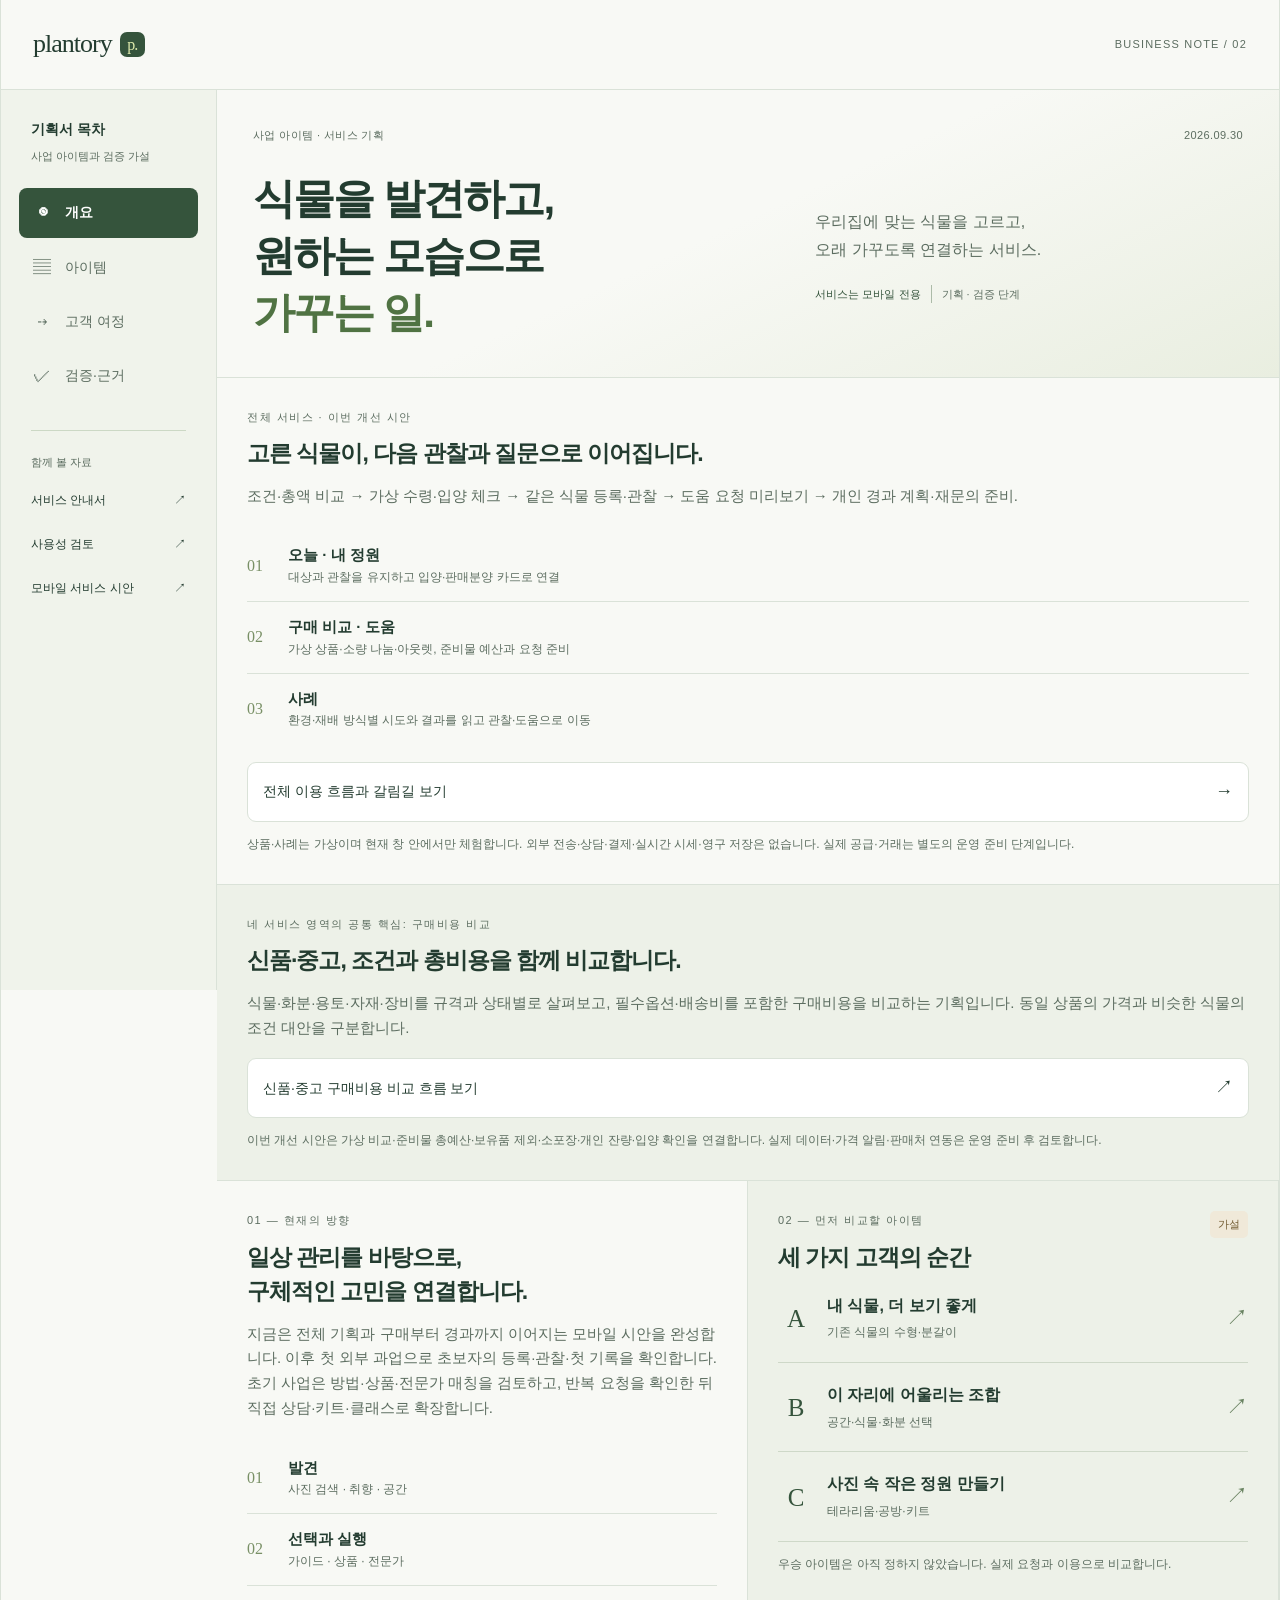
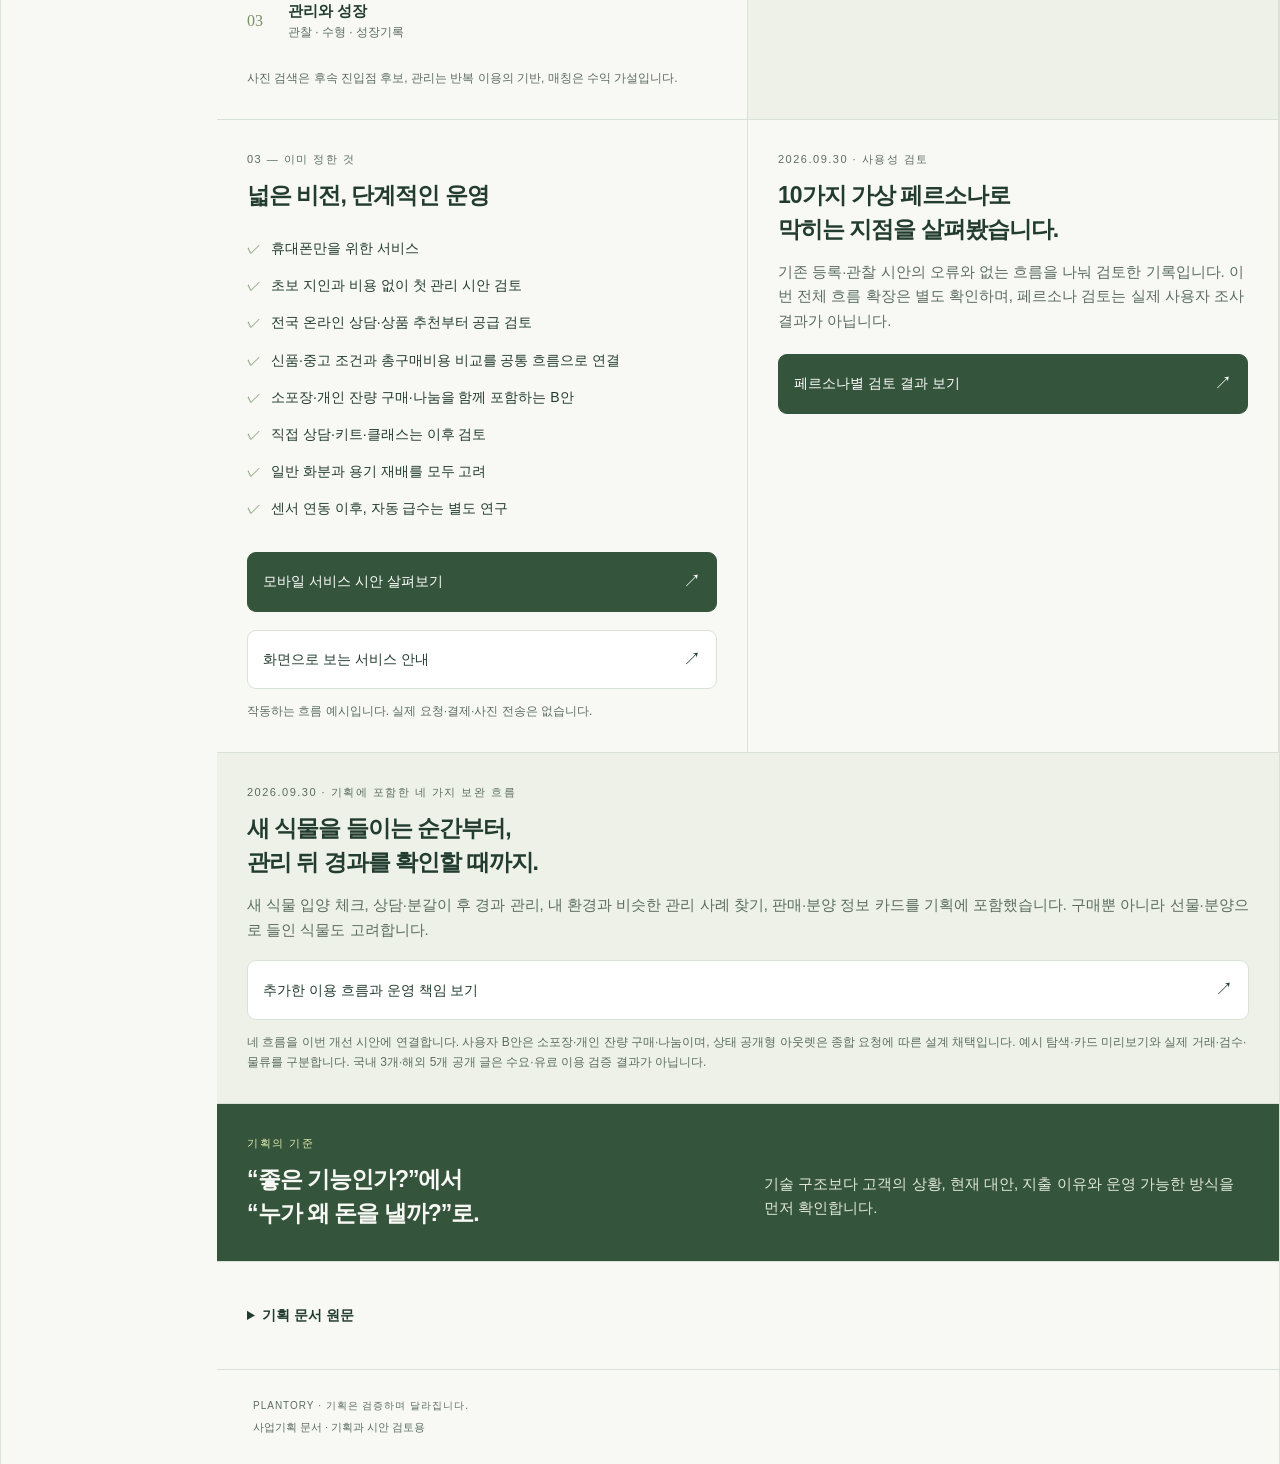
==== commit 31b64abb: "chore: GitHub Pages 공개 체험을 설정한다" ====
--- a/index.html
+++ b/index.html
@@ -67,7 +67,7 @@
       <div class="section"><p class="section-index">정부지원 준비</p><h2>아이템 검증을<br>사업계획의 근거로.</h2><p>2026년 공고를 바탕으로 한 검토 후보입니다. 현재 접수 가능한 목록이나 2027년 확정 일정이 아닙니다.</p><div class="source-list"><a href="https://www.mss.go.kr/site/smba/ex/bbs/View.do?bcIdx=1066579&amp;cbIdx=310" target="_blank" rel="noopener noreferrer"><strong>예비창업패키지 <span>↗</span></strong><small>사업자등록·대표권 기준일과 예외 확인</small></a><a href="https://www.gn.go.kr/www/selectBbsNttView.do?bbsNo=12&amp;key=258&amp;nttNo=202596" target="_blank" rel="noopener noreferrer"><strong>초기창업패키지 <span>↗</span></strong><small>업력·창업 해당 여부 등 공고 자격 확인</small></a><a href="https://www.mss.go.kr/site/ulsan/ex/bbs/View.do?bcIdx=1065217&amp;cbIdx=254&amp;parentSeq=1065217" target="_blank" rel="noopener noreferrer"><strong>청년창업사관학교 <span>↗</span></strong><small>연령·업력·지원 이력 확인</small></a><a href="https://www.koat.or.kr/board/media/15999/view.do" target="_blank" rel="noopener noreferrer"><strong>농식품 벤처육성 <span>↗</span></strong><small>원예·농산업 기술융합 적합성과 자부담 확인</small></a></div><div class="insight"><span class="mini-label">준비할 증거</span><p>실제 고객의 문제 → 기존 해결 방식 → 매칭 이용 결과 → 운영비 → 다음 실험.</p></div></div>
       <div class="section wide-section"><a class="secondary" href="docs/research-and-validation.md">조사·실험 설계 원문 보기 <span>↗</span></a><p class="caption">기술 설계와 제품 개발은 사업 방향 검토 이후 별도 결정합니다.</p></div>
     </section>
-    <footer class="page-footer">PLANTORY · 기획은 검증하며 달라집니다.<br><span>사업기획 문서 · 비공개 검토용</span></footer>
+    <footer class="page-footer">PLANTORY · 기획은 검증하며 달라집니다.<br><span>사업기획 문서 · 기획과 시안 검토용</span></footer>
   </main>
   </div>
 
